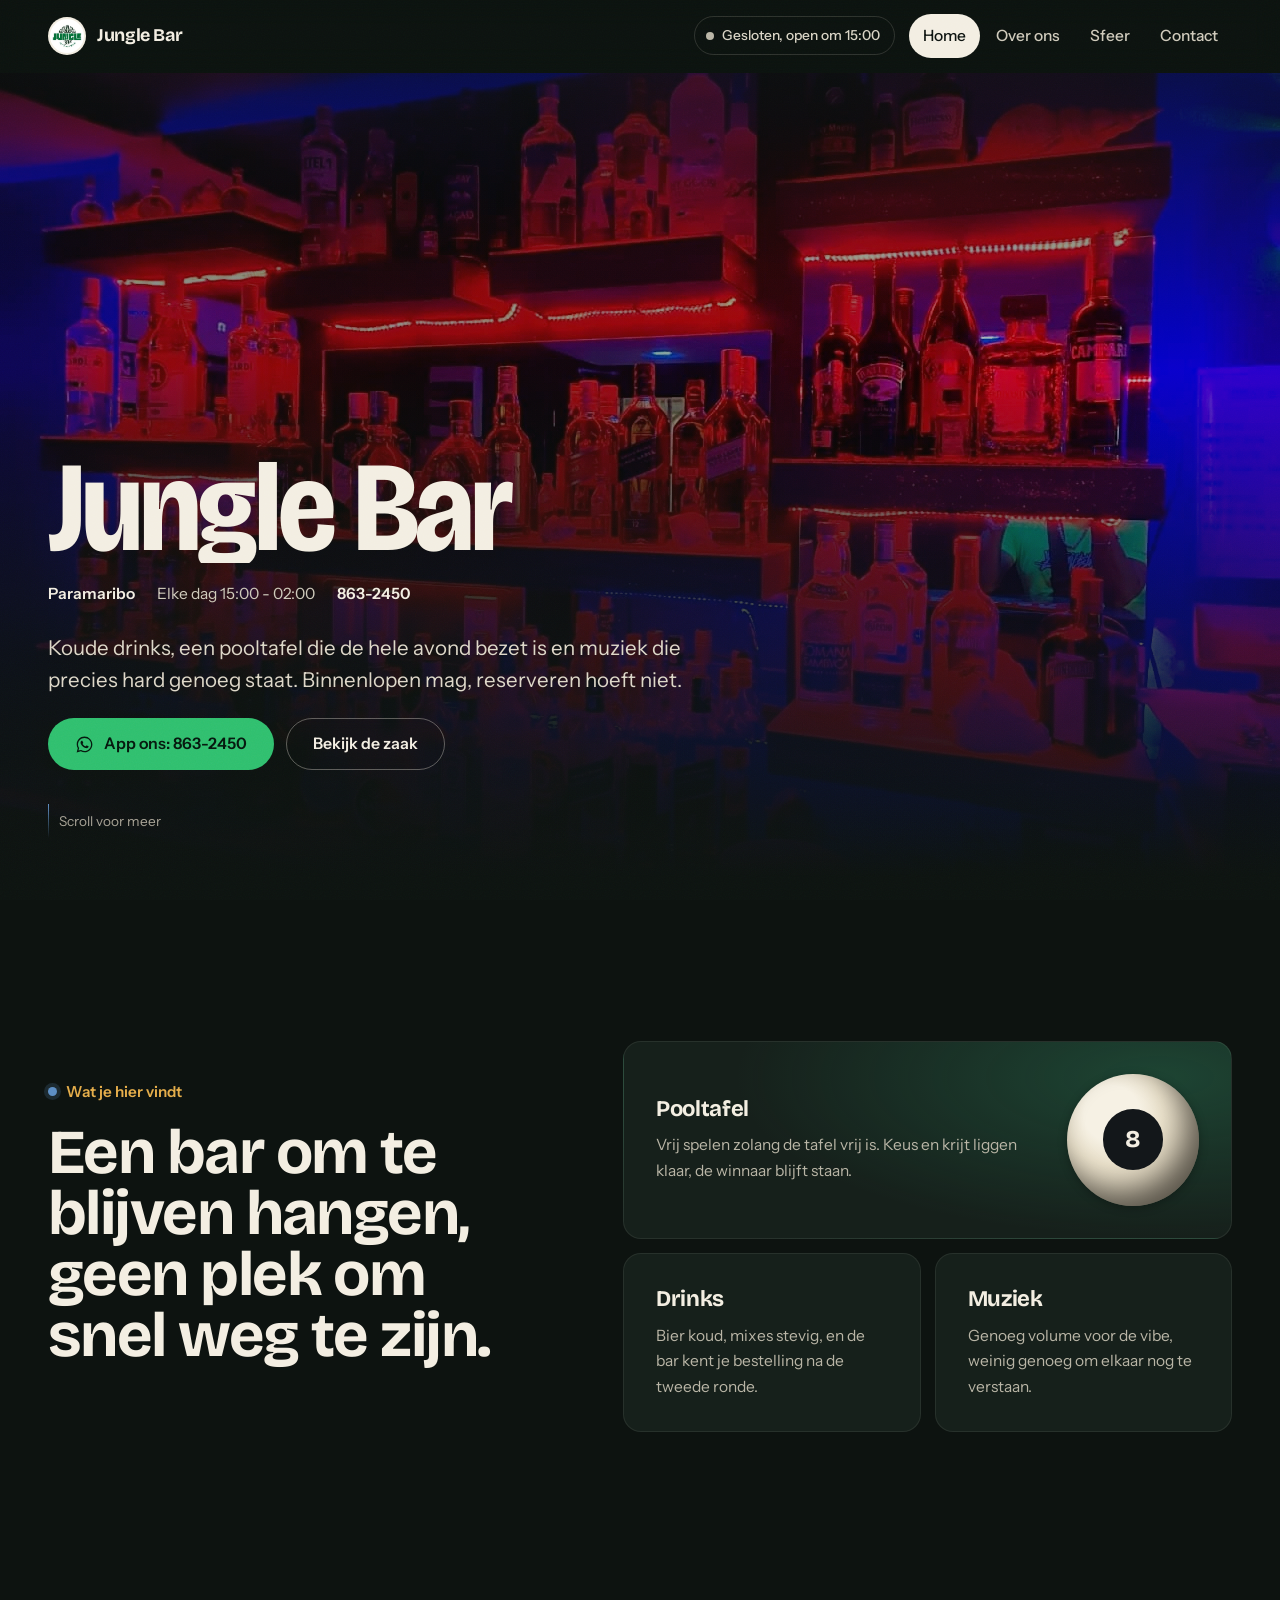
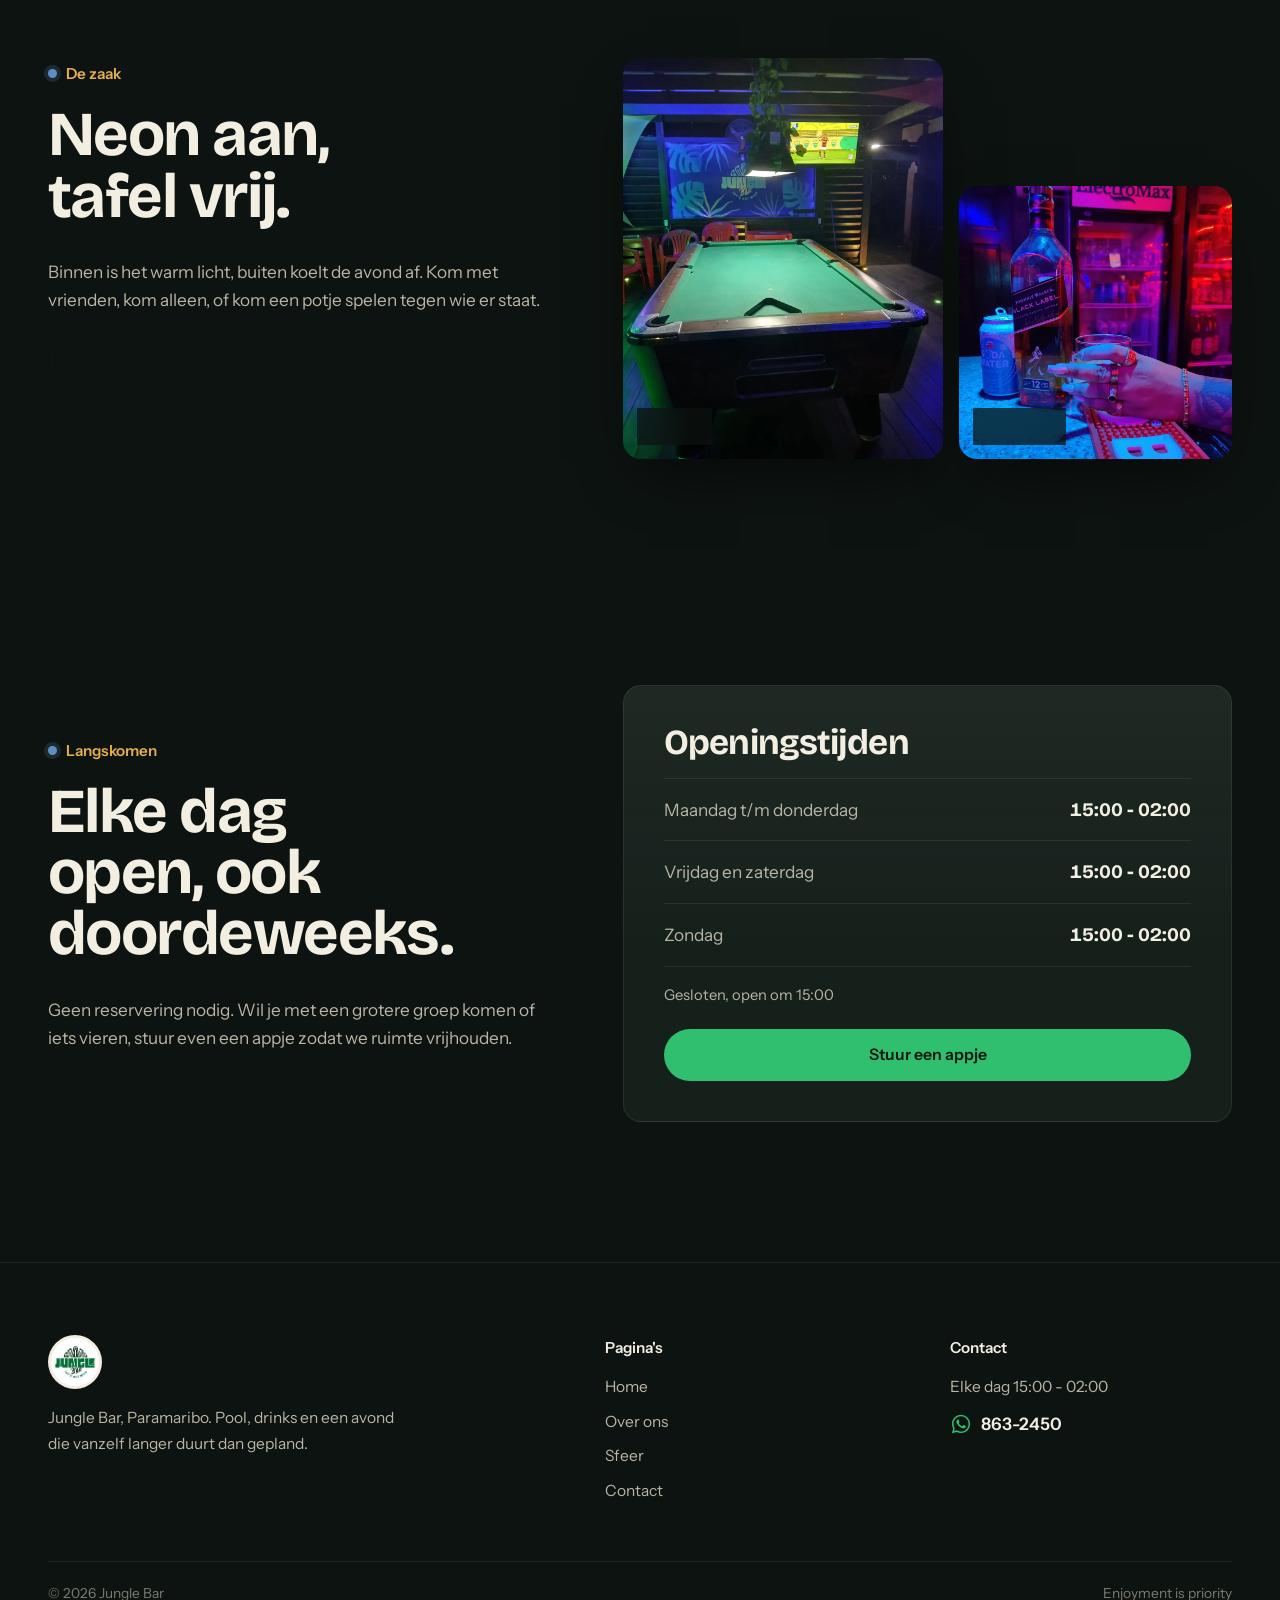
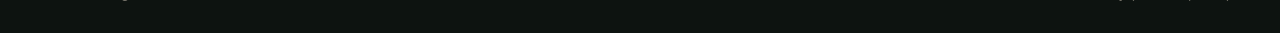
==== index.html @ a7815284 "Add files via upload" ====
<!doctype html>
<html lang="nl">
  <head>
    <meta charset="utf-8">
    <meta name="viewport" content="width=device-width, initial-scale=1">
    <title>Jungle Bar — pool, drinks en een relaxte avond in Paramaribo</title>
    <meta name="description" content="Jungle Bar in Paramaribo: pooltafel, koude drinks en goede muziek. Elke dag open van 15:00 tot 02:00. Bel of app 863-2450.">
    <meta name="theme-color" content="#0d1310">
    <meta property="og:title" content="Jungle Bar — pool, drinks en een relaxte avond">
    <meta property="og:description" content="Elke dag open van 15:00 tot 02:00. Pool, drinks en goede muziek.">
    <meta property="og:image" content="assets/pool-logo.webp">
    <meta property="og:type" content="website">
    <link rel="icon" href="assets/logo.png">
    <link rel="preconnect" href="https://fonts.googleapis.com">
    <link rel="preconnect" href="https://fonts.gstatic.com" crossorigin>
    <link rel="stylesheet" href="https://fonts.googleapis.com/css2?family=Bricolage+Grotesque:opsz,wdth,wght@12..96,75..100,400..800&family=Instrument+Sans:wght@400..600&display=swap">
    <link rel="stylesheet" href="assets/styles.css">
    <link rel="preload" as="image" href="assets/bar-shelves-2048.webp" imagesrcset="assets/bar-shelves.webp 1280w, assets/bar-shelves-2048.webp 2048w" imagesizes="100vw">
  </head>
  <body>
    <header class="site-header" data-header>
      <span class="scroll-line" data-scroll-line aria-hidden="true"></span>
      <a class="brand" href="index.html" aria-label="Jungle Bar, naar home">
        <img src="assets/logo.png" alt="" width="38" height="38">
        <span>Jungle Bar</span>
      </a>
      <div class="header-side">
        <p class="status" data-status><span class="dot" aria-hidden="true"></span><span data-status-label>Elke dag 15:00 - 02:00</span></p>
        <nav class="site-nav" id="site-nav" data-nav aria-label="Hoofdmenu">
          <a href="index.html" aria-current="page">Home</a>
          <a href="about.html">Over ons</a>
          <a href="experience.html">Sfeer</a>
          <a href="contact.html">Contact</a>
        </nav>
        <button class="nav-toggle" type="button" aria-expanded="false" aria-controls="site-nav" aria-label="Menu openen" data-nav-toggle>
          <span></span><span></span><span></span>
        </button>
      </div>
    </header>

    <main>
      <section class="hero">
        <div class="hero-bg" aria-hidden="true">
          <img src="assets/bar-shelves-2048.webp" srcset="assets/bar-shelves.webp 1280w, assets/bar-shelves-2048.webp 2048w" sizes="100vw" alt="" fetchpriority="high" width="2048" height="1536">
        </div>
        <div class="hero-inner">
          <h1>
            <span class="line"><span>Jungle Bar</span></span>
          </h1>
          <p class="hero-meta">
            <strong>Paramaribo</strong> <span>Elke dag 15:00 - 02:00</span> <strong>863-2450</strong>
          </p>
          <p class="lead">Koude drinks, een pooltafel die de hele avond bezet is en muziek die precies hard genoeg staat. Binnenlopen mag, reserveren hoeft niet.</p>
          <div class="actions">
            <a class="btn btn-green" href="https://wa.me/5978632450" target="_blank" rel="noopener">
              <svg viewBox="0 0 24 24" aria-hidden="true"><path d="M19.05 4.91A9.84 9.84 0 0 0 12.04 2C6.59 2 2.16 6.43 2.16 11.88c0 1.74.46 3.45 1.33 4.95L2.08 22l5.29-1.39a9.9 9.9 0 0 0 4.67 1.19h.01c5.45 0 9.88-4.43 9.88-9.88 0-2.64-1.03-5.12-2.88-7.01Zm-7 15.22h-.01a8.2 8.2 0 0 1-4.18-1.15l-.3-.18-3.14.82.84-3.06-.2-.31a8.17 8.17 0 0 1-1.25-4.37c0-4.54 3.69-8.23 8.24-8.23 2.2 0 4.27.86 5.82 2.42a8.18 8.18 0 0 1 2.41 5.82c0 4.54-3.69 8.24-8.23 8.24Zm4.51-6.16c-.25-.12-1.46-.72-1.69-.8-.23-.08-.39-.12-.56.12-.16.25-.64.8-.78.97-.14.16-.29.18-.54.06-.25-.12-1.04-.38-1.98-1.22-.73-.65-1.23-1.45-1.37-1.7-.14-.25-.02-.38.11-.5.11-.11.25-.29.37-.43.12-.14.16-.25.25-.41.08-.16.04-.31-.02-.43-.06-.12-.56-1.35-.77-1.85-.2-.49-.41-.42-.56-.43h-.48c-.16 0-.43.06-.66.31-.23.25-.87.85-.87 2.07 0 1.22.89 2.4 1.01 2.56.12.16 1.75 2.67 4.24 3.75.59.26 1.05.41 1.41.52.59.19 1.13.16 1.56.1.48-.07 1.46-.6 1.67-1.17.21-.58.21-1.07.14-1.17-.06-.1-.22-.16-.47-.29Z"/></svg>
              App ons: 863-2450
            </a>
            <a class="btn btn-ghost" href="experience.html">Bekijk de zaak</a>
          </div>
          <p class="scroll-cue"><i aria-hidden="true"></i> Scroll voor meer</p>
        </div>
      </section>

      <section class="band shell">
        <div class="split split-center">
          <div class="reveal">
            <p class="tag">Wat je hier vindt</p>
            <h2>Een bar om te blijven hangen, geen plek om snel weg te zijn.</h2>
          </div>
          <div class="bento">
            <article class="card card-wide reveal">
              <div>
                <h3>Pooltafel</h3>
                <p>Vrij spelen zolang de tafel vrij is. Keus en krijt liggen klaar, de winnaar blijft staan.</p>
              </div>
              <div class="card-art" aria-hidden="true"><b>8</b></div>
            </article>
            <article class="card reveal d1">
              <h3>Drinks</h3>
              <p>Bier koud, mixes stevig, en de bar kent je bestelling na de tweede ronde.</p>
            </article>
            <article class="card reveal d2">
              <h3>Muziek</h3>
              <p>Genoeg volume voor de vibe, weinig genoeg om elkaar nog te verstaan.</p>
            </article>
          </div>
        </div>
      </section>

      <section class="band-tight shell">
        <div class="split">
          <div class="reveal">
            <p class="tag">De zaak</p>
            <h2>Neon aan, tafel vrij.</h2>
            <p>Binnen is het warm licht, buiten koelt de avond af. Kom met vrienden, kom alleen, of kom een potje spelen tegen wie er staat.</p>
            <a class="btn btn-ghost" href="experience.html">Meer foto's</a>
          </div>
          <div class="photo-duo">
            <figure class="frame reveal">
              <img src="assets/pool-table-portrait.webp" alt="De pooltafel van Jungle Bar onder warme verlichting" loading="lazy" width="1050" height="1400">
              <figcaption>De tafel</figcaption>
            </figure>
            <figure class="frame reveal d1">
              <img src="assets/drink-hero.webp" alt="Een drankje op de bar bij Jungle Bar" loading="lazy" width="1050" height="1400">
              <figcaption>Aan de bar</figcaption>
            </figure>
          </div>
        </div>
      </section>

      <section class="band shell">
        <div class="split split-center">
          <div class="reveal">
            <p class="tag">Langskomen</p>
            <h2>Elke dag open, ook doordeweeks.</h2>
            <p>Geen reservering nodig. Wil je met een grotere groep komen of iets vieren, stuur even een appje zodat we ruimte vrijhouden.</p>
          </div>
          <div class="panel reveal d1">
            <h2>Openingstijden</h2>
            <div class="hours-row"><span>Maandag t/m donderdag</span><strong>15:00 - 02:00</strong></div>
            <div class="hours-row"><span>Vrijdag en zaterdag</span><strong>15:00 - 02:00</strong></div>
            <div class="hours-row"><span>Zondag</span><strong>15:00 - 02:00</strong></div>
            <p class="hours-note" data-status><span class="dot" hidden></span><span data-status-label>Elke dag 15:00 - 02:00</span></p>
            <a class="btn btn-green btn-wide" href="https://wa.me/5978632450" target="_blank" rel="noopener">Stuur een appje</a>
          </div>
        </div>
      </section>
    </main>

    <footer class="site-footer">
      <div class="shell">
        <div class="footer-grid">
          <div class="footer-brand">
            <img src="assets/logo.png" alt="Jungle Bar logo" width="54" height="54" loading="lazy">
            <p>Jungle Bar, Paramaribo. Pool, drinks en een avond die vanzelf langer duurt dan gepland.</p>
          </div>
          <div class="footer-col">
            <strong>Pagina's</strong>
            <nav aria-label="Footer menu">
              <a href="index.html">Home</a>
              <a href="about.html">Over ons</a>
              <a href="experience.html">Sfeer</a>
              <a href="contact.html">Contact</a>
            </nav>
          </div>
          <div class="footer-col">
            <strong>Contact</strong>
            <span>Elke dag 15:00 - 02:00</span>
            <a class="wa-link" href="https://wa.me/5978632450" target="_blank" rel="noopener">
              <svg viewBox="0 0 24 24" aria-hidden="true"><path d="M19.05 4.91A9.84 9.84 0 0 0 12.04 2C6.59 2 2.16 6.43 2.16 11.88c0 1.74.46 3.45 1.33 4.95L2.08 22l5.29-1.39a9.9 9.9 0 0 0 4.67 1.19h.01c5.45 0 9.88-4.43 9.88-9.88 0-2.64-1.03-5.12-2.88-7.01Zm-7 15.22h-.01a8.2 8.2 0 0 1-4.18-1.15l-.3-.18-3.14.82.84-3.06-.2-.31a8.17 8.17 0 0 1-1.25-4.37c0-4.54 3.69-8.23 8.24-8.23 2.2 0 4.27.86 5.82 2.42a8.18 8.18 0 0 1 2.41 5.82c0 4.54-3.69 8.24-8.23 8.24Zm4.51-6.16c-.25-.12-1.46-.72-1.69-.8-.23-.08-.39-.12-.56.12-.16.25-.64.8-.78.97-.14.16-.29.18-.54.06-.25-.12-1.04-.38-1.98-1.22-.73-.65-1.23-1.45-1.37-1.7-.14-.25-.02-.38.11-.5.11-.11.25-.29.37-.43.12-.14.16-.25.25-.41.08-.16.04-.31-.02-.43-.06-.12-.56-1.35-.77-1.85-.2-.49-.41-.42-.56-.43h-.48c-.16 0-.43.06-.66.31-.23.25-.87.85-.87 2.07 0 1.22.89 2.4 1.01 2.56.12.16 1.75 2.67 4.24 3.75.59.26 1.05.41 1.41.52.59.19 1.13.16 1.56.1.48-.07 1.46-.6 1.67-1.17.21-.58.21-1.07.14-1.17-.06-.1-.22-.16-.47-.29Z"/></svg>
              863-2450
            </a>
          </div>
        </div>
        <div class="footer-base">
          <span>&copy; <span data-year>2026</span> Jungle Bar</span>
          <span>Enjoyment is priority</span>
        </div>
      </div>
    </footer>

    <script src="assets/main.js" defer></script>
  </body>
</html>
---- assets/styles.css ----
/* Jungle Bar — design tokens
   Palette comes from the room itself: cloth green, chalk blue, bar amber,
   ivory ball white, and the near-black of a bar at 1am. */
:root {
  --night: #0d1310;
  --night-2: #101815;
  --surface: #16201b;
  --surface-2: #1c2721;
  --chalk: #5d8fc4;
  --amber: #e5ae4b;
  --bone: #f3eee2;
  --bone-dim: #b9b5a6;
  --brand: #2fbf6e;
  --line: rgba(243, 238, 226, 0.14);
  --line-soft: rgba(243, 238, 226, 0.08);
  --shadow-sm: 0 2px 10px rgba(0, 0, 0, 0.3);
  --shadow: 0 24px 60px -24px rgba(0, 0, 0, 0.75);
  --max: 1200px;
  --gutter: clamp(20px, 4vw, 48px);
  --radius: 18px;
  --radius-sm: 12px;
  --ease: cubic-bezier(0.22, 1, 0.36, 1);
}

*,
*::before,
*::after {
  box-sizing: border-box;
}

html {
  -webkit-text-size-adjust: 100%;
}

body {
  margin: 0;
  background: var(--night);
  color: var(--bone);
  font-family: "Instrument Sans", ui-sans-serif, system-ui, -apple-system, "Segoe UI", Arial, sans-serif;
  font-size: clamp(1rem, 0.96rem + 0.2vw, 1.075rem);
  line-height: 1.65;
  overflow-x: hidden;
}

body::after {
  /* one quiet film-grain layer so large dark areas don't band */
  content: "";
  position: fixed;
  inset: 0;
  z-index: 999;
  pointer-events: none;
  opacity: 0.35;
  mix-blend-mode: soft-light;
  background-image: url("data:image/svg+xml,%3Csvg xmlns='http://www.w3.org/2000/svg' width='160' height='160'%3E%3Cfilter id='n'%3E%3CfeTurbulence type='fractalNoise' baseFrequency='0.85' numOctaves='3'/%3E%3C/filter%3E%3Crect width='160' height='160' filter='url(%23n)' opacity='0.5'/%3E%3C/svg%3E");
}

img {
  display: block;
  max-width: 100%;
}

a {
  color: inherit;
  text-decoration: none;
}

:focus-visible {
  outline: 2px solid var(--amber);
  outline-offset: 3px;
  border-radius: 4px;
}

h1,
h2,
h3 {
  font-family: "Bricolage Grotesque", Georgia, serif;
  font-weight: 700;
  font-variation-settings: "wdth" 100, "opsz" 32;
  line-height: 0.98;
  letter-spacing: -0.025em;
  margin: 0 0 0.5em;
  text-wrap: balance;
}

h1 {
  font-size: clamp(3.2rem, 11vw, 8rem);
}

h2 {
  font-size: clamp(2.1rem, 5.2vw, 3.9rem);
}

h3 {
  font-size: clamp(1.15rem, 1.8vw, 1.4rem);
  line-height: 1.15;
  letter-spacing: -0.015em;
}

p {
  margin: 0 0 1.1em;
  color: var(--bone-dim);
  max-width: 62ch;
}

.lead {
  font-size: clamp(1.1rem, 1.6vw, 1.32rem);
  color: #ddd7c8;
  line-height: 1.55;
}

.tag {
  display: inline-flex;
  align-items: center;
  gap: 9px;
  margin: 0 0 18px;
  color: var(--amber);
  font-size: 0.95rem;
  font-weight: 600;
}

.tag::before {
  content: "";
  width: 9px;
  height: 9px;
  border-radius: 50%;
  background: var(--chalk);
  box-shadow: 0 0 0 4px rgba(93, 143, 196, 0.18);
}

.shell {
  width: min(100% - var(--gutter) * 2, var(--max));
  margin-inline: auto;
}

.band {
  padding-block: clamp(72px, 11vw, 140px);
}

.band-tight {
  padding-block: clamp(48px, 7vw, 86px);
}

/* ------------------------------------------------------------------ header */
.site-header {
  position: sticky;
  top: 0;
  z-index: 40;
  display: flex;
  align-items: center;
  justify-content: space-between;
  gap: 20px;
  padding: 14px var(--gutter);
  background: rgba(13, 19, 16, 0.55);
  backdrop-filter: blur(14px) saturate(130%);
  border-bottom: 1px solid transparent;
  transition: background 0.3s var(--ease), border-color 0.3s var(--ease);
}

.site-header.is-scrolled {
  background: rgba(13, 19, 16, 0.92);
  border-bottom-color: var(--line-soft);
}

.scroll-line {
  position: absolute;
  left: 0;
  bottom: -1px;
  height: 2px;
  width: var(--scrolled, 0%);
  background: linear-gradient(90deg, var(--chalk), var(--amber));
}

.brand {
  display: inline-flex;
  align-items: center;
  gap: 11px;
  font-family: "Bricolage Grotesque", Georgia, serif;
  font-size: 1.12rem;
  font-weight: 700;
  letter-spacing: -0.02em;
}

.brand img {
  width: 38px;
  height: 38px;
  border-radius: 50%;
  background: var(--bone);
  padding: 2px;
}

.site-nav {
  display: flex;
  align-items: center;
  gap: 2px;
}

.site-nav a {
  padding: 9px 14px;
  border-radius: 999px;
  font-size: 0.97rem;
  font-weight: 500;
  color: #cfcabb;
  transition: color 0.2s var(--ease), background 0.2s var(--ease);
}

.site-nav a:hover {
  color: var(--bone);
  background: rgba(243, 238, 226, 0.07);
}

.site-nav a[aria-current="page"] {
  color: var(--night);
  background: var(--bone);
}

.header-side {
  display: flex;
  align-items: center;
  gap: 14px;
}

/* live open/closed chip — reads the actual clock */
.status {
  margin: 0;
  display: inline-flex;
  align-items: center;
  gap: 8px;
  padding: 7px 14px 7px 11px;
  border: 1px solid var(--line);
  border-radius: 999px;
  font-size: 0.86rem;
  font-weight: 500;
  color: #d9d4c5;
  white-space: nowrap;
}

.status .dot {
  width: 8px;
  height: 8px;
  border-radius: 50%;
  background: var(--bone-dim);
  flex: none;
}

.status.is-open .dot {
  background: var(--brand);
  box-shadow: 0 0 0 0 rgba(47, 191, 110, 0.6);
  animation: pulse 2.6s infinite;
}

@keyframes pulse {
  70% { box-shadow: 0 0 0 9px rgba(47, 191, 110, 0); }
  100% { box-shadow: 0 0 0 0 rgba(47, 191, 110, 0); }
}

.nav-toggle {
  display: none;
  width: 44px;
  height: 44px;
  padding: 0;
  border: 1px solid var(--line);
  border-radius: 12px;
  background: rgba(243, 238, 226, 0.05);
  cursor: pointer;
}

.nav-toggle span {
  display: block;
  width: 17px;
  height: 1.5px;
  margin: 4px auto;
  background: var(--bone);
  transition: transform 0.28s var(--ease), opacity 0.2s linear;
}

.nav-toggle[aria-expanded="true"] span:nth-child(1) { transform: translateY(5.5px) rotate(45deg); }
.nav-toggle[aria-expanded="true"] span:nth-child(2) { opacity: 0; }
.nav-toggle[aria-expanded="true"] span:nth-child(3) { transform: translateY(-5.5px) rotate(-45deg); }

/* -------------------------------------------------------------------- hero */
.hero {
  position: relative;
  min-height: min(92svh, 860px);
  display: grid;
  align-items: end;
  padding: clamp(60px, 12vh, 130px) var(--gutter) clamp(38px, 6vh, 64px);
  overflow: hidden;
  isolation: isolate;
}

.hero-bg {
  position: absolute;
  inset: 0;
  z-index: -2;
}

.hero-bg img {
  width: 100%;
  height: 100%;
  object-fit: cover;
  filter: saturate(1.02) contrast(1.04) brightness(0.86);
  image-rendering: auto;
}

.hero::before {
  content: "";
  position: absolute;
  inset: 0;
  z-index: -1;
  background:
    radial-gradient(90% 70% at 18% 82%, rgba(13, 19, 16, 0.92), rgba(13, 19, 16, 0.35) 62%, transparent),
    linear-gradient(180deg, rgba(13, 19, 16, 0.72) 0%, rgba(13, 19, 16, 0.08) 36%, var(--night) 97%);
}

.hero-inner {
  width: min(100%, var(--max));
  margin-inline: auto;
}

.hero h1 {
  margin: 0 0 18px;
  font-variation-settings: "wdth" 88, "opsz" 96;
  line-height: 0.86;
}

.hero h1 .line {
  display: block;
  overflow: hidden;
}

.hero h1 .line > span {
  display: block;
  transform: translateY(110%);
  animation: rise 1.05s var(--ease) forwards;
}

.hero h1 .line:nth-child(2) > span {
  animation-delay: 0.1s;
}

@keyframes rise {
  to { transform: translateY(0); }
}

.hero .lead {
  max-width: 46ch;
}

.hero-meta {
  display: flex;
  flex-wrap: wrap;
  align-items: center;
  gap: 10px 22px;
  margin-bottom: 26px;
  color: #cfcabb;
  font-size: 0.97rem;
}

.hero-meta strong {
  color: var(--bone);
  font-weight: 600;
}

.actions {
  display: flex;
  flex-wrap: wrap;
  gap: 12px;
}

/* ----------------------------------------------------------------- buttons */
.btn {
  --btn-bg: var(--bone);
  --btn-ink: var(--night);
  display: inline-flex;
  align-items: center;
  justify-content: center;
  gap: 10px;
  min-height: 52px;
  padding: 0 26px;
  border: 1px solid transparent;
  border-radius: 999px;
  background: var(--btn-bg);
  color: var(--btn-ink);
  font: inherit;
  font-weight: 600;
  font-size: 0.99rem;
  cursor: pointer;
  transition: transform 0.25s var(--ease), box-shadow 0.25s var(--ease), background 0.25s var(--ease), color 0.25s var(--ease), border-color 0.25s var(--ease);
}

.btn:hover,
.btn:focus-visible {
  transform: translateY(-2px);
  box-shadow: 0 14px 28px -12px rgba(0, 0, 0, 0.8);
}

.btn:active {
  transform: translateY(0);
}

.btn-green {
  --btn-bg: var(--brand);
  --btn-ink: #06180e;
}

.btn-ghost {
  --btn-bg: transparent;
  --btn-ink: var(--bone);
  border-color: rgba(243, 238, 226, 0.34);
  backdrop-filter: blur(6px);
}

.btn-ghost:hover,
.btn-ghost:focus-visible {
  border-color: var(--bone);
  background: rgba(243, 238, 226, 0.1);
}

.btn svg {
  width: 19px;
  height: 19px;
  fill: currentColor;
  flex: none;
}

.btn-wide {
  width: 100%;
}

.scroll-cue {
  margin-bottom: 0;
  display: inline-flex;
  align-items: center;
  gap: 10px;
  margin-top: 34px;
  color: #a8a396;
  font-size: 0.85rem;
}

.scroll-cue i {
  display: block;
  width: 1px;
  height: 34px;
  background: linear-gradient(180deg, var(--chalk), transparent);
}

/* ------------------------------------------------------------------ layout */
.split {
  display: grid;
  grid-template-columns: minmax(0, 0.9fr) minmax(0, 1.1fr);
  gap: clamp(30px, 6vw, 80px);
  align-items: start;
}

.split-center {
  align-items: center;
}

.bento {
  display: grid;
  grid-template-columns: repeat(2, minmax(0, 1fr));
  gap: 14px;
}

.card {
  padding: clamp(22px, 3vw, 32px);
  border: 1px solid var(--line-soft);
  border-radius: var(--radius);
  background: var(--surface);
  transition: border-color 0.3s var(--ease), background 0.3s var(--ease);
}

.card:hover {
  border-color: var(--line);
  background: var(--surface-2);
}

.card p {
  margin-bottom: 0;
  font-size: 0.97rem;
}

.card-wide {
  grid-column: 1 / -1;
  display: grid;
  grid-template-columns: minmax(0, 1fr) auto;
  gap: 24px;
  align-items: center;
  background:
    radial-gradient(120% 140% at 88% 18%, rgba(43, 138, 97, 0.34), transparent 58%),
    var(--surface);
}

.card-art {
  width: clamp(88px, 14vw, 132px);
  aspect-ratio: 1;
  border-radius: 50%;
  background: radial-gradient(circle at 34% 30%, #f6f1e4 0 22%, #e8dfc9 40%, #8d8370 100%);
  box-shadow: inset -12px -14px 26px rgba(0, 0, 0, 0.45), var(--shadow-sm);
  display: grid;
  place-items: center;
}

.card-art b {
  display: grid;
  place-items: center;
  width: 46%;
  aspect-ratio: 1;
  border-radius: 50%;
  background: #13171a;
  color: var(--bone);
  font-family: "Bricolage Grotesque", Georgia, serif;
  font-size: clamp(1.1rem, 2.2vw, 1.5rem);
}

/* ------------------------------------------------------------------ photos */
.frame {
  position: relative;
  margin: 0;
  overflow: hidden;
  border-radius: var(--radius);
  background: var(--surface);
  box-shadow: var(--shadow);
}

.frame img {
  width: 100%;
  height: 100%;
  object-fit: cover;
  transition: transform 0.9s var(--ease);
}

.frame:hover img {
  transform: scale(1.04);
}

.frame figcaption {
  position: absolute;
  left: 14px;
  bottom: 14px;
  padding: 7px 13px;
  border-radius: 999px;
  background: rgba(13, 19, 16, 0.72);
  backdrop-filter: blur(10px);
  font-size: 0.85rem;
  font-weight: 500;
}

.photo-duo {
  display: grid;
  grid-template-columns: 1.08fr 0.92fr;
  gap: 16px;
  align-items: end;
}

.photo-duo .frame:first-child { aspect-ratio: 4 / 5; }
.photo-duo .frame:last-child { aspect-ratio: 1 / 1; }

/* -------------------------------------------------------------------- info */
.panel {
  padding: clamp(24px, 3.4vw, 40px);
  border: 1px solid var(--line-soft);
  border-radius: var(--radius);
  background: linear-gradient(180deg, rgba(243, 238, 226, 0.045), transparent 60%), var(--surface);
}

.panel h2 {
  font-size: clamp(1.6rem, 3vw, 2.2rem);
}

.hours-row {
  display: flex;
  justify-content: space-between;
  align-items: baseline;
  gap: 16px;
  padding: 15px 0;
  border-bottom: 1px solid var(--line-soft);
  color: var(--bone-dim);
}

.hours-row:first-of-type {
  border-top: 1px solid var(--line-soft);
}

.hours-row strong {
  color: var(--bone);
  font-family: "Bricolage Grotesque", Georgia, serif;
  font-size: 1.2rem;
  font-variant-numeric: tabular-nums;
}

.hours-note {
  margin: 16px 0 22px;
  font-size: 0.92rem;
}

/* ------------------------------------------------------------------ footer */
.site-footer {
  border-top: 1px solid var(--line-soft);
  padding-block: clamp(44px, 6vw, 72px) 28px;
}

.footer-grid {
  display: grid;
  grid-template-columns: minmax(0, 1.4fr) repeat(2, minmax(0, 0.8fr));
  gap: clamp(28px, 5vw, 64px);
}

.footer-grid strong {
  display: block;
  margin-bottom: 14px;
  font-size: 0.95rem;
  font-weight: 600;
}

.footer-grid nav {
  display: grid;
  gap: 9px;
  align-content: start;
}

.footer-grid nav a,
.footer-col span {
  color: var(--bone-dim);
  font-size: 0.97rem;
}

.footer-grid nav a {
  width: fit-content;
  transition: color 0.2s var(--ease);
}

.footer-grid nav a:hover {
  color: var(--bone);
}

.footer-col span {
  display: block;
}

.footer-brand img {
  width: 54px;
  height: 54px;
  border-radius: 50%;
  background: var(--bone);
  padding: 3px;
  margin-bottom: 16px;
}

.footer-brand p {
  font-size: 0.97rem;
  max-width: 36ch;
}

.wa-link {
  display: inline-flex;
  align-items: center;
  gap: 9px;
  margin-top: 10px;
  font-weight: 600;
  transition: color 0.2s var(--ease);
}

.wa-link svg {
  width: 22px;
  height: 22px;
  fill: var(--brand);
}

.wa-link:hover {
  color: var(--brand);
}

.footer-base {
  display: flex;
  flex-wrap: wrap;
  justify-content: space-between;
  gap: 12px;
  margin-top: clamp(34px, 5vw, 58px);
  padding-top: 20px;
  border-top: 1px solid var(--line-soft);
  color: #7d7a70;
  font-size: 0.86rem;
}

/* ------------------------------------------------------------- page header */
.page-head {
  padding-block: clamp(56px, 9vw, 104px) clamp(28px, 4vw, 48px);
}

.page-head h1 {
  font-size: clamp(2.6rem, 7vw, 5.4rem);
  font-variation-settings: "wdth" 90, "opsz" 72;
}

.page-head .lead {
  max-width: 54ch;
}

.stats {
  display: grid;
  grid-template-columns: repeat(auto-fit, minmax(150px, 1fr));
  gap: 14px;
}

.stat {
  padding: 22px 24px;
  border-radius: var(--radius-sm);
  border: 1px solid var(--line-soft);
  background: var(--surface);
}

.stat strong {
  display: block;
  font-family: "Bricolage Grotesque", Georgia, serif;
  font-size: clamp(1.9rem, 4vw, 2.7rem);
  line-height: 1;
  margin-bottom: 6px;
  font-variant-numeric: tabular-nums;
}

.stat span {
  color: var(--bone-dim);
  font-size: 0.92rem;
}

/* ----------------------------------------------------------------- gallery */
.gallery {
  display: grid;
  grid-template-columns: repeat(6, 1fr);
  gap: 16px;
}

.gallery .frame {
  cursor: zoom-in;
}

.gallery .g-lg {
  grid-column: span 4;
  aspect-ratio: 5 / 6;
}

.gallery .g-sm {
  grid-column: span 2;
  display: grid;
  gap: 16px;
}

.gallery .g-sm .frame {
  aspect-ratio: 4 / 3;
}

.lightbox {
  position: fixed;
  inset: 0;
  z-index: 200;
  display: grid;
  place-items: center;
  padding: 24px;
  background: rgba(8, 12, 10, 0.94);
  backdrop-filter: blur(8px);
  opacity: 0;
  visibility: hidden;
  transition: opacity 0.3s var(--ease), visibility 0.3s;
}

.lightbox.is-open {
  opacity: 1;
  visibility: visible;
}

.lightbox img {
  max-width: min(94vw, 900px);
  max-height: 86svh;
  border-radius: var(--radius);
  object-fit: contain;
}

.lightbox button {
  position: absolute;
  top: 20px;
  right: 20px;
  width: 46px;
  height: 46px;
  border: 1px solid var(--line);
  border-radius: 50%;
  background: rgba(243, 238, 226, 0.08);
  color: var(--bone);
  font-size: 1.3rem;
  cursor: pointer;
}

.list {
  display: grid;
  gap: 10px;
}

.list-row {
  display: flex;
  justify-content: space-between;
  align-items: baseline;
  gap: 18px;
  padding: 18px 22px;
  border: 1px solid var(--line-soft);
  border-radius: var(--radius-sm);
  background: var(--surface);
}

.list-row span {
  color: var(--bone-dim);
  font-size: 0.95rem;
}

/* ----------------------------------------------------------------- contact */
.contact-grid {
  display: grid;
  grid-template-columns: minmax(0, 1fr) minmax(0, 0.9fr);
  gap: clamp(26px, 4vw, 54px);
  align-items: start;
}

.field {
  display: grid;
  gap: 7px;
  margin-bottom: 16px;
  font-size: 0.93rem;
  font-weight: 500;
  color: var(--bone-dim);
}

.field input,
.field textarea,
.field select {
  width: 100%;
  padding: 14px 16px;
  border: 1px solid var(--line);
  border-radius: var(--radius-sm);
  background: rgba(243, 238, 226, 0.05);
  color: var(--bone);
  font: inherit;
  transition: border-color 0.2s var(--ease), background 0.2s var(--ease);
}

.field textarea {
  resize: vertical;
  min-height: 118px;
}

.field input:focus,
.field textarea:focus,
.field select:focus {
  outline: none;
  border-color: var(--chalk);
  background: rgba(243, 238, 226, 0.08);
}

.form-note {
  margin: 14px 0 0;
  font-size: 0.88rem;
  color: #8d8a7e;
}

.contact-cards {
  display: grid;
  gap: 12px;
}

.contact-card {
  padding: 22px 24px;
  border: 1px solid var(--line-soft);
  border-radius: var(--radius-sm);
  background: var(--surface);
}

.contact-card span {
  color: #8d8a7e;
  font-size: 0.88rem;
}

.contact-card strong {
  display: block;
  margin: 4px 0 6px;
  font-family: "Bricolage Grotesque", Georgia, serif;
  font-size: 1.45rem;
}

.contact-card p {
  margin-bottom: 0;
  font-size: 0.95rem;
}

.contact-card a {
  color: var(--chalk);
  font-weight: 600;
}

.contact-card a:hover {
  color: var(--amber);
}

/* ------------------------------------------------------------------ reveal */
.reveal {
  opacity: 0;
  transform: translateY(18px);
  transition: opacity 0.7s var(--ease), transform 0.7s var(--ease);
}

.reveal.is-visible {
  opacity: 1;
  transform: none;
}

.reveal.d1 { transition-delay: 0.08s; }
.reveal.d2 { transition-delay: 0.16s; }

/* -------------------------------------------------------------- responsive */
@media (max-width: 900px) {
  .split,
  .contact-grid,
  .footer-grid,
  .photo-duo {
    grid-template-columns: 1fr;
  }

  .gallery {
    grid-template-columns: 1fr;
  }

  .gallery .g-lg,
  .gallery .g-sm {
    grid-column: 1 / -1;
  }
}

@media (max-width: 760px) {
  .nav-toggle {
    display: block;
  }

  .header-side .status {
    display: none;
  }

  .site-nav {
    position: fixed;
    inset: 66px 12px auto;
    display: grid;
    gap: 4px;
    padding: 12px;
    border: 1px solid var(--line);
    border-radius: var(--radius);
    background: rgba(16, 24, 21, 0.98);
    backdrop-filter: blur(16px);
    box-shadow: var(--shadow);
    transform-origin: top right;
    transform: scale(0.96);
    opacity: 0;
    visibility: hidden;
    transition: opacity 0.22s var(--ease), transform 0.22s var(--ease), visibility 0.22s;
  }

  .site-nav.is-open {
    opacity: 1;
    visibility: visible;
    transform: none;
  }

  .site-nav a {
    padding: 13px 16px;
    border-radius: var(--radius-sm);
    font-size: 1.05rem;
  }

  .bento,
  .card-wide {
    grid-template-columns: 1fr;
  }

  .card-art {
    order: -1;
  }

  .actions .btn {
    flex: 1 1 100%;
  }
}

@media (prefers-reduced-motion: reduce) {
  *,
  *::before,
  *::after {
    animation-duration: 0.01ms !important;
    animation-iteration-count: 1 !important;
    transition-duration: 0.01ms !important;
    scroll-behavior: auto !important;
  }

  .hero h1 .line > span {
    transform: none;
  }

  .reveal {
    opacity: 1;
    transform: none;
  }
}
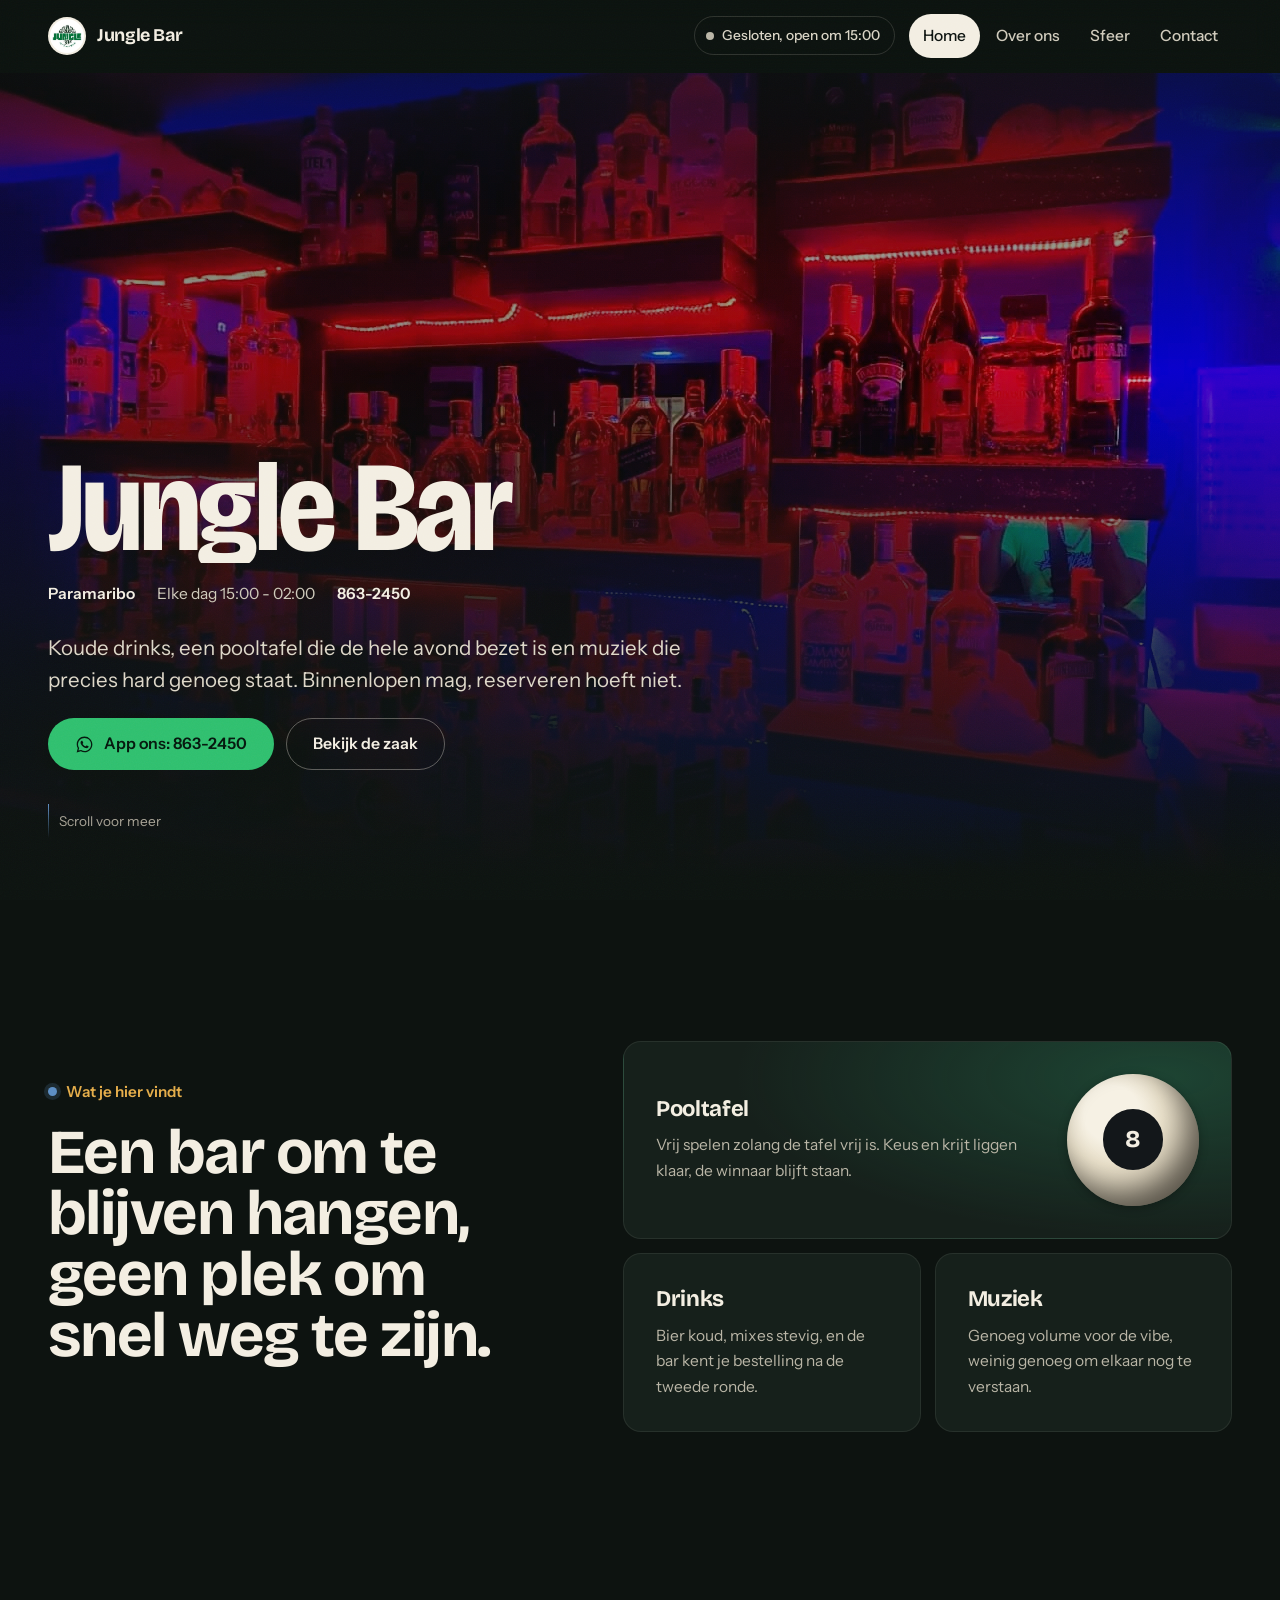
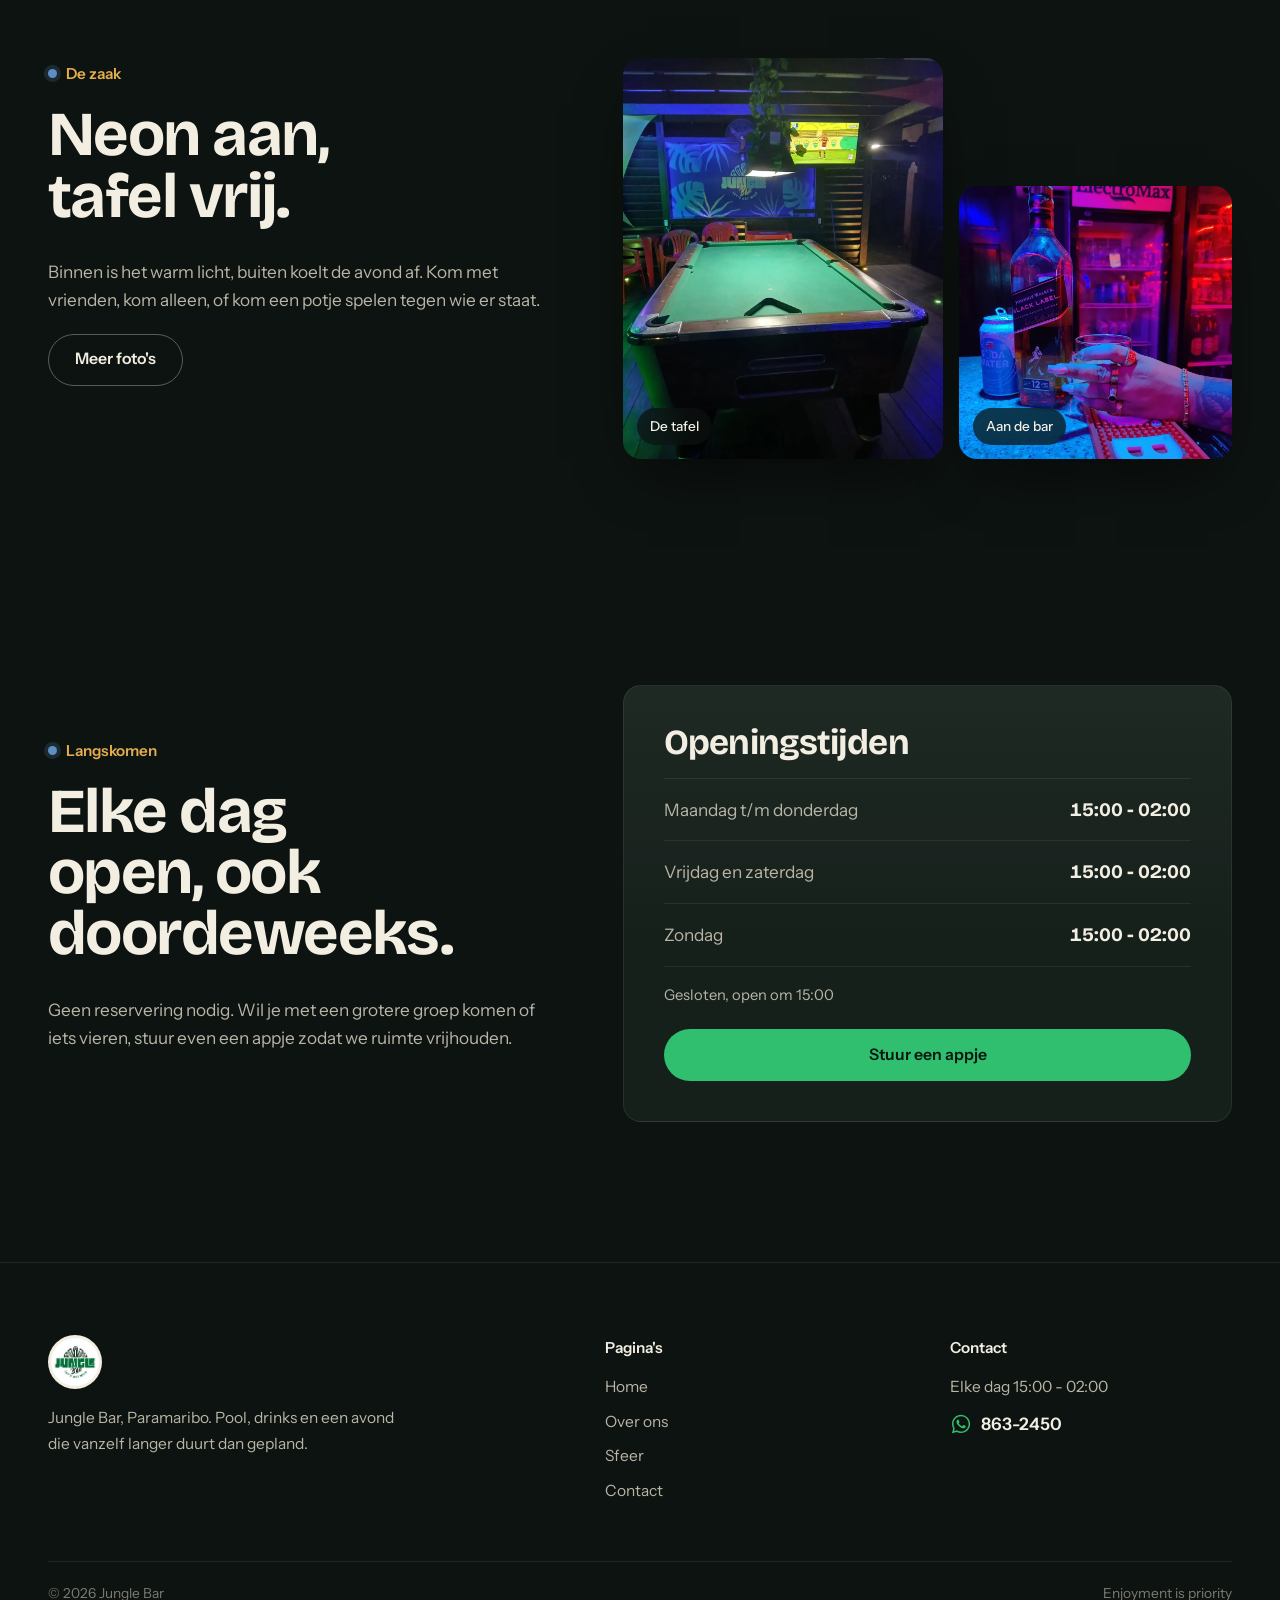
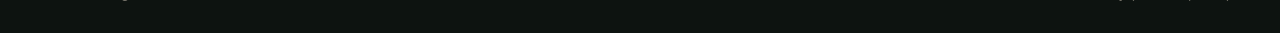
==== commit 936f8ece: "Add files via upload" ====
--- a/index.html
+++ b/index.html
@@ -20,17 +20,17 @@
   <body>
     <header class="site-header" data-header>
       <span class="scroll-line" data-scroll-line aria-hidden="true"></span>
-      <a class="brand" href="index.html" aria-label="Jungle Bar, naar home">
+      <a class="brand" href="./" aria-label="Jungle Bar, naar home">
         <img src="assets/logo.png" alt="" width="38" height="38">
         <span>Jungle Bar</span>
       </a>
       <div class="header-side">
         <p class="status" data-status><span class="dot" aria-hidden="true"></span><span data-status-label>Elke dag 15:00 - 02:00</span></p>
         <nav class="site-nav" id="site-nav" data-nav aria-label="Hoofdmenu">
-          <a href="index.html" aria-current="page">Home</a>
-          <a href="about.html">Over ons</a>
-          <a href="experience.html">Sfeer</a>
-          <a href="contact.html">Contact</a>
+          <a href="./" aria-current="page">Home</a>
+          <a href="about">Over ons</a>
+          <a href="experience">Sfeer</a>
+          <a href="contact">Contact</a>
         </nav>
         <button class="nav-toggle" type="button" aria-expanded="false" aria-controls="site-nav" aria-label="Menu openen" data-nav-toggle>
           <span></span><span></span><span></span>
@@ -56,7 +56,7 @@
               <svg viewBox="0 0 24 24" aria-hidden="true"><path d="M19.05 4.91A9.84 9.84 0 0 0 12.04 2C6.59 2 2.16 6.43 2.16 11.88c0 1.74.46 3.45 1.33 4.95L2.08 22l5.29-1.39a9.9 9.9 0 0 0 4.67 1.19h.01c5.45 0 9.88-4.43 9.88-9.88 0-2.64-1.03-5.12-2.88-7.01Zm-7 15.22h-.01a8.2 8.2 0 0 1-4.18-1.15l-.3-.18-3.14.82.84-3.06-.2-.31a8.17 8.17 0 0 1-1.25-4.37c0-4.54 3.69-8.23 8.24-8.23 2.2 0 4.27.86 5.82 2.42a8.18 8.18 0 0 1 2.41 5.82c0 4.54-3.69 8.24-8.23 8.24Zm4.51-6.16c-.25-.12-1.46-.72-1.69-.8-.23-.08-.39-.12-.56.12-.16.25-.64.8-.78.97-.14.16-.29.18-.54.06-.25-.12-1.04-.38-1.98-1.22-.73-.65-1.23-1.45-1.37-1.7-.14-.25-.02-.38.11-.5.11-.11.25-.29.37-.43.12-.14.16-.25.25-.41.08-.16.04-.31-.02-.43-.06-.12-.56-1.35-.77-1.85-.2-.49-.41-.42-.56-.43h-.48c-.16 0-.43.06-.66.31-.23.25-.87.85-.87 2.07 0 1.22.89 2.4 1.01 2.56.12.16 1.75 2.67 4.24 3.75.59.26 1.05.41 1.41.52.59.19 1.13.16 1.56.1.48-.07 1.46-.6 1.67-1.17.21-.58.21-1.07.14-1.17-.06-.1-.22-.16-.47-.29Z"/></svg>
               App ons: 863-2450
             </a>
-            <a class="btn btn-ghost" href="experience.html">Bekijk de zaak</a>
+            <a class="btn btn-ghost" href="experience">Bekijk de zaak</a>
           </div>
           <p class="scroll-cue"><i aria-hidden="true"></i> Scroll voor meer</p>
         </div>
@@ -94,7 +94,7 @@
             <p class="tag">De zaak</p>
             <h2>Neon aan, tafel vrij.</h2>
             <p>Binnen is het warm licht, buiten koelt de avond af. Kom met vrienden, kom alleen, of kom een potje spelen tegen wie er staat.</p>
-            <a class="btn btn-ghost" href="experience.html">Meer foto's</a>
+            <a class="btn btn-ghost" href="experience">Meer foto's</a>
           </div>
           <div class="photo-duo">
             <figure class="frame reveal">
@@ -138,10 +138,10 @@
           <div class="footer-col">
             <strong>Pagina's</strong>
             <nav aria-label="Footer menu">
-              <a href="index.html">Home</a>
-              <a href="about.html">Over ons</a>
-              <a href="experience.html">Sfeer</a>
-              <a href="contact.html">Contact</a>
+              <a href="./">Home</a>
+              <a href="about">Over ons</a>
+              <a href="experience">Sfeer</a>
+              <a href="contact">Contact</a>
             </nav>
           </div>
           <div class="footer-col">
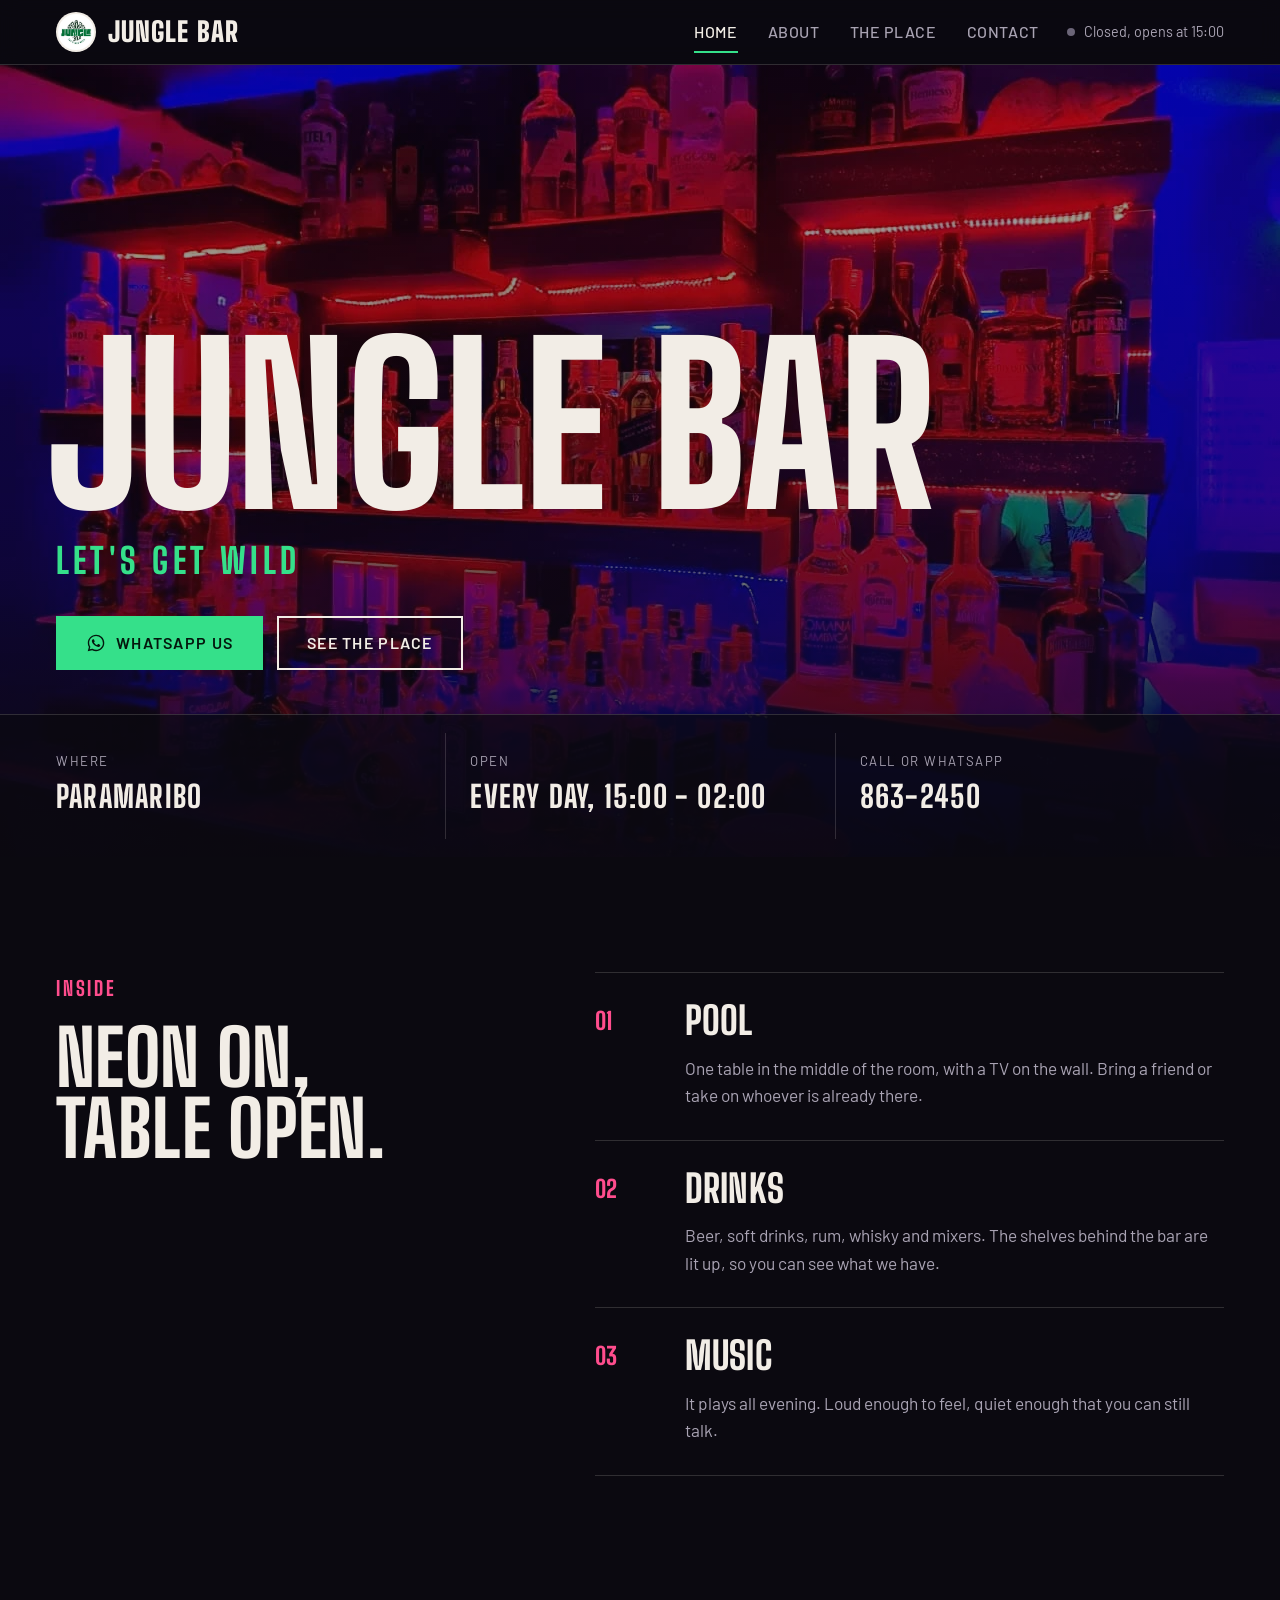
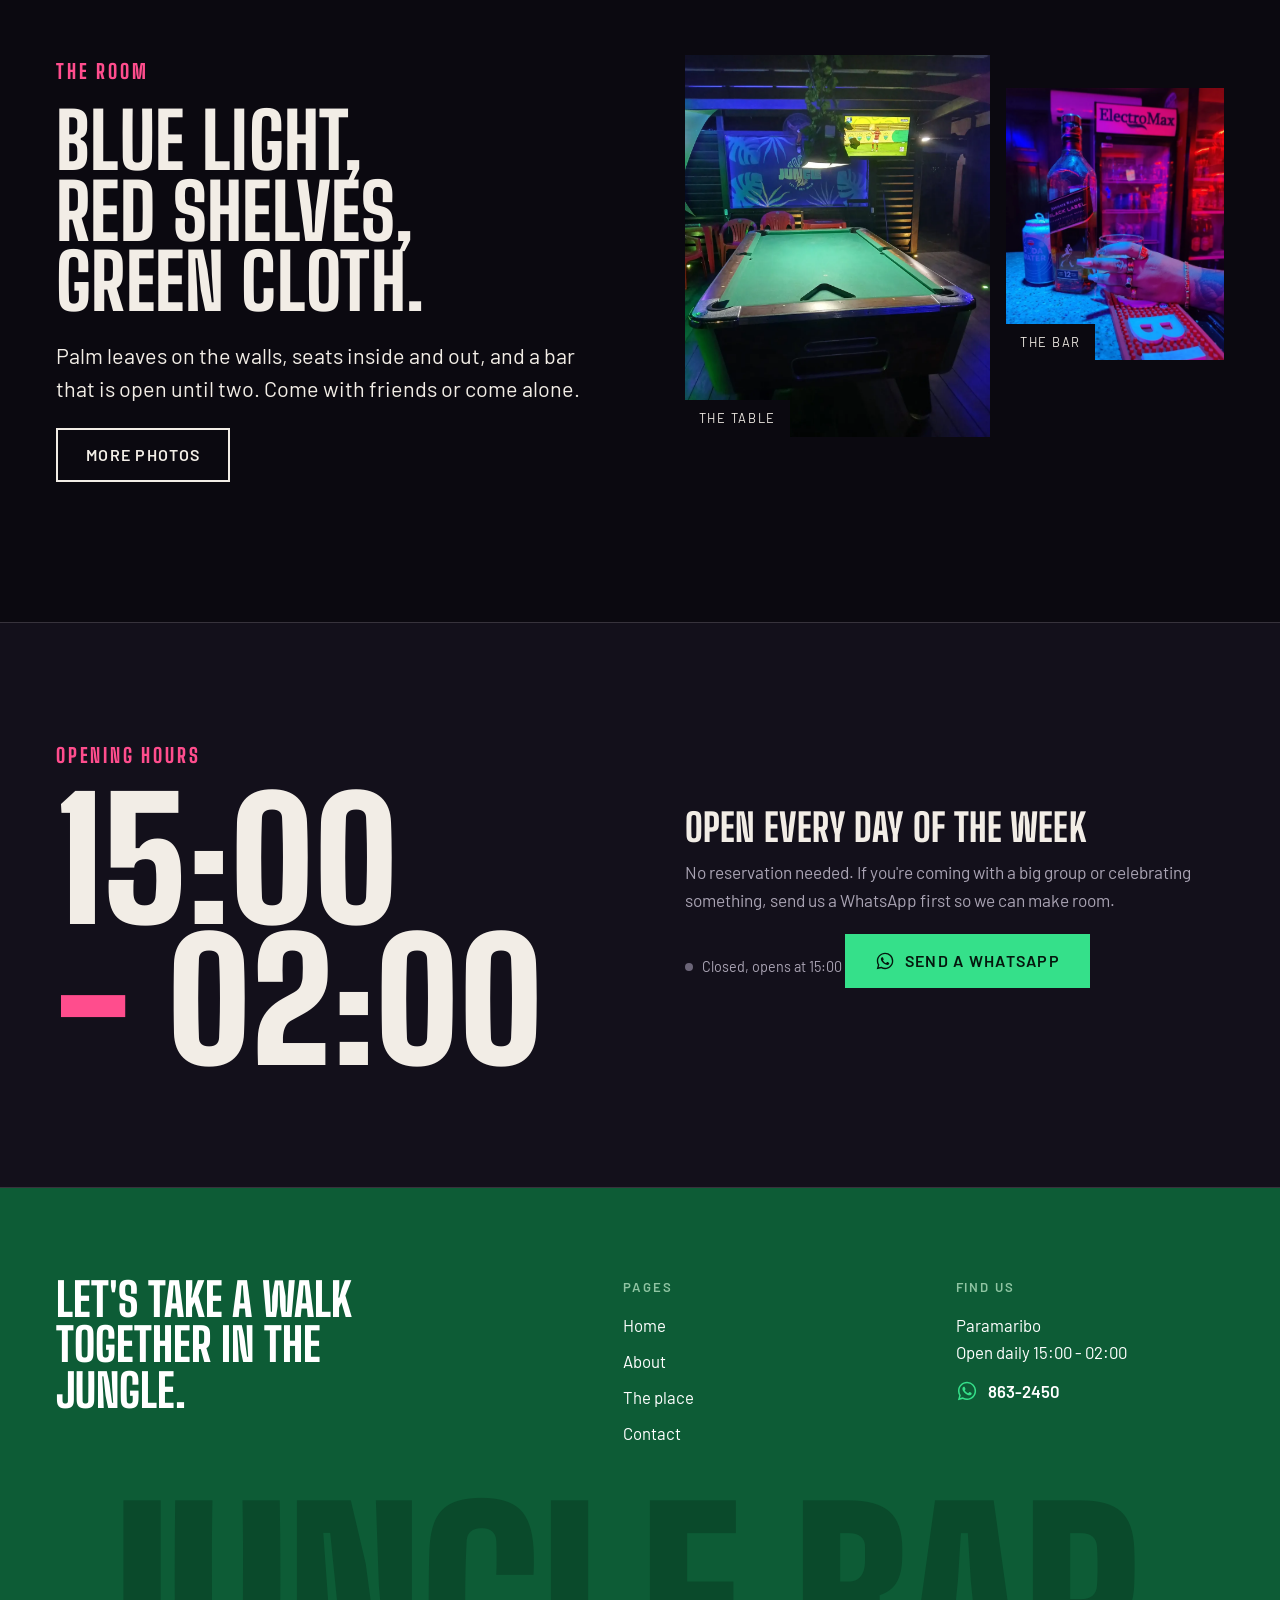
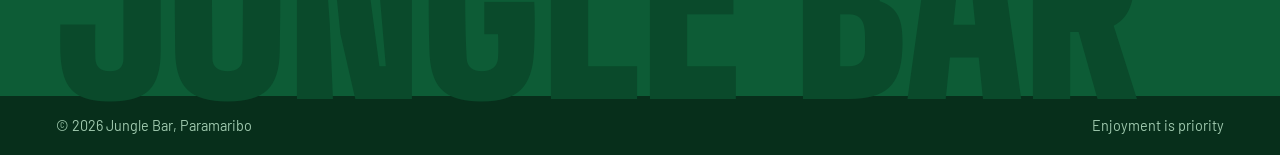
==== commit cfbd0948: "Add files via upload" ====
--- a/index.html
+++ b/index.html
@@ -1,38 +1,35 @@
 <!doctype html>
-<html lang="nl">
+<html lang="en">
   <head>
     <meta charset="utf-8">
     <meta name="viewport" content="width=device-width, initial-scale=1">
-    <title>Jungle Bar — pool, drinks en een relaxte avond in Paramaribo</title>
-    <meta name="description" content="Jungle Bar in Paramaribo: pooltafel, koude drinks en goede muziek. Elke dag open van 15:00 tot 02:00. Bel of app 863-2450.">
-    <meta name="theme-color" content="#0d1310">
-    <meta property="og:title" content="Jungle Bar — pool, drinks en een relaxte avond">
-    <meta property="og:description" content="Elke dag open van 15:00 tot 02:00. Pool, drinks en goede muziek.">
+    <title>Jungle Bar | Pool, drinks and music in Paramaribo</title>
+    <meta name="description" content="Jungle Bar in Paramaribo. A pool table, cold drinks and music. Open every day from 15:00 to 02:00. WhatsApp 863-2450.">
+    <meta name="theme-color" content="#0b0910">
+    <meta property="og:title" content="Jungle Bar | Pool, drinks and music in Paramaribo">
+    <meta property="og:description" content="Jungle Bar in Paramaribo. A pool table, cold drinks and music. Open every day from 15:00 to 02:00. WhatsApp 863-2450.">
+    <meta property="og:type" content="website">
     <meta property="og:image" content="assets/pool-logo.webp">
-    <meta property="og:type" content="website">
     <link rel="icon" href="assets/logo.png">
-    <link rel="preconnect" href="https://fonts.googleapis.com">
-    <link rel="preconnect" href="https://fonts.gstatic.com" crossorigin>
-    <link rel="stylesheet" href="https://fonts.googleapis.com/css2?family=Bricolage+Grotesque:opsz,wdth,wght@12..96,75..100,400..800&family=Instrument+Sans:wght@400..600&display=swap">
+    <link rel="preload" as="font" type="font/woff2" href="assets/fonts/big-shoulders-display-latin-900-normal.woff2" crossorigin>
     <link rel="stylesheet" href="assets/styles.css">
-    <link rel="preload" as="image" href="assets/bar-shelves-2048.webp" imagesrcset="assets/bar-shelves.webp 1280w, assets/bar-shelves-2048.webp 2048w" imagesizes="100vw">
   </head>
   <body>
     <header class="site-header" data-header>
       <span class="scroll-line" data-scroll-line aria-hidden="true"></span>
-      <a class="brand" href="./" aria-label="Jungle Bar, naar home">
-        <img src="assets/logo.png" alt="" width="38" height="38">
+      <a class="brand" href="./" aria-label="Jungle Bar, home">
+        <img src="assets/logo.png" alt="" width="40" height="40">
         <span>Jungle Bar</span>
       </a>
       <div class="header-side">
-        <p class="status" data-status><span class="dot" aria-hidden="true"></span><span data-status-label>Elke dag 15:00 - 02:00</span></p>
-        <nav class="site-nav" id="site-nav" data-nav aria-label="Hoofdmenu">
+        <nav class="site-nav" id="site-nav" data-nav aria-label="Main menu">
           <a href="./" aria-current="page">Home</a>
-          <a href="about">Over ons</a>
-          <a href="experience">Sfeer</a>
-          <a href="contact">Contact</a>
+          <a href="about/">About</a>
+          <a href="experience/">The place</a>
+          <a href="contact/">Contact</a>
         </nav>
-        <button class="nav-toggle" type="button" aria-expanded="false" aria-controls="site-nav" aria-label="Menu openen" data-nav-toggle>
+        <p class="status" data-status><span class="dot" aria-hidden="true"></span><span data-status-label>Open daily 15:00 - 02:00</span></p>
+        <button class="nav-toggle" type="button" aria-expanded="false" aria-controls="site-nav" aria-label="Open menu" data-nav-toggle>
           <span></span><span></span><span></span>
         </button>
       </div>
@@ -44,85 +41,80 @@
           <img src="assets/bar-shelves-2048.webp" srcset="assets/bar-shelves.webp 1280w, assets/bar-shelves-2048.webp 2048w" sizes="100vw" alt="" fetchpriority="high" width="2048" height="1536">
         </div>
         <div class="hero-inner">
-          <h1>
-            <span class="line"><span>Jungle Bar</span></span>
-          </h1>
-          <p class="hero-meta">
-            <strong>Paramaribo</strong> <span>Elke dag 15:00 - 02:00</span> <strong>863-2450</strong>
-          </p>
-          <p class="lead">Koude drinks, een pooltafel die de hele avond bezet is en muziek die precies hard genoeg staat. Binnenlopen mag, reserveren hoeft niet.</p>
-          <div class="actions">
-            <a class="btn btn-green" href="https://wa.me/5978632450" target="_blank" rel="noopener">
-              <svg viewBox="0 0 24 24" aria-hidden="true"><path d="M19.05 4.91A9.84 9.84 0 0 0 12.04 2C6.59 2 2.16 6.43 2.16 11.88c0 1.74.46 3.45 1.33 4.95L2.08 22l5.29-1.39a9.9 9.9 0 0 0 4.67 1.19h.01c5.45 0 9.88-4.43 9.88-9.88 0-2.64-1.03-5.12-2.88-7.01Zm-7 15.22h-.01a8.2 8.2 0 0 1-4.18-1.15l-.3-.18-3.14.82.84-3.06-.2-.31a8.17 8.17 0 0 1-1.25-4.37c0-4.54 3.69-8.23 8.24-8.23 2.2 0 4.27.86 5.82 2.42a8.18 8.18 0 0 1 2.41 5.82c0 4.54-3.69 8.24-8.23 8.24Zm4.51-6.16c-.25-.12-1.46-.72-1.69-.8-.23-.08-.39-.12-.56.12-.16.25-.64.8-.78.97-.14.16-.29.18-.54.06-.25-.12-1.04-.38-1.98-1.22-.73-.65-1.23-1.45-1.37-1.7-.14-.25-.02-.38.11-.5.11-.11.25-.29.37-.43.12-.14.16-.25.25-.41.08-.16.04-.31-.02-.43-.06-.12-.56-1.35-.77-1.85-.2-.49-.41-.42-.56-.43h-.48c-.16 0-.43.06-.66.31-.23.25-.87.85-.87 2.07 0 1.22.89 2.4 1.01 2.56.12.16 1.75 2.67 4.24 3.75.59.26 1.05.41 1.41.52.59.19 1.13.16 1.56.1.48-.07 1.46-.6 1.67-1.17.21-.58.21-1.07.14-1.17-.06-.1-.22-.16-.47-.29Z"/></svg>
-              App ons: 863-2450
-            </a>
-            <a class="btn btn-ghost" href="experience">Bekijk de zaak</a>
+          <h1>Jungle Bar</h1>
+          <p class="hero-tag">Let's get wild</p>
+          <div class="hero-actions">
+            <a class="btn btn-green" href="https://wa.me/5978632450" target="_blank" rel="noopener"><svg viewBox="0 0 24 24" aria-hidden="true"><path d="M19.05 4.91A9.84 9.84 0 0 0 12.04 2C6.59 2 2.16 6.43 2.16 11.88c0 1.74.46 3.45 1.33 4.95L2.08 22l5.29-1.39a9.9 9.9 0 0 0 4.67 1.19h.01c5.45 0 9.88-4.43 9.88-9.88 0-2.64-1.03-5.12-2.88-7.01Zm-7 15.22h-.01a8.2 8.2 0 0 1-4.18-1.15l-.3-.18-3.14.82.84-3.06-.2-.31a8.17 8.17 0 0 1-1.25-4.37c0-4.54 3.69-8.23 8.24-8.23 2.2 0 4.27.86 5.82 2.42a8.18 8.18 0 0 1 2.41 5.82c0 4.54-3.69 8.24-8.23 8.24Zm4.51-6.16c-.25-.12-1.46-.72-1.69-.8-.23-.08-.39-.12-.56.12-.16.25-.64.8-.78.97-.14.16-.29.18-.54.06-.25-.12-1.04-.38-1.98-1.22-.73-.65-1.23-1.45-1.37-1.7-.14-.25-.02-.38.11-.5.11-.11.25-.29.37-.43.12-.14.16-.25.25-.41.08-.16.04-.31-.02-.43-.06-.12-.56-1.35-.77-1.85-.2-.49-.41-.42-.56-.43h-.48c-.16 0-.43.06-.66.31-.23.25-.87.85-.87 2.07 0 1.22.89 2.4 1.01 2.56.12.16 1.75 2.67 4.24 3.75.59.26 1.05.41 1.41.52.59.19 1.13.16 1.56.1.48-.07 1.46-.6 1.67-1.17.21-.58.21-1.07.14-1.17-.06-.1-.22-.16-.47-.29Z"/></svg> WhatsApp us</a>
+            <a class="btn" href="experience/">See the place</a>
           </div>
-          <p class="scroll-cue"><i aria-hidden="true"></i> Scroll voor meer</p>
+        </div>
+        <div class="hero-strip">
+          <div class="shell">
+            <div><span>Where</span><strong>Paramaribo</strong></div>
+            <div><span>Open</span><strong>Every day, 15:00 - 02:00</strong></div>
+            <div><span>Call or WhatsApp</span><strong>863-2450</strong></div>
+          </div>
         </div>
       </section>
 
-      <section class="band shell">
-        <div class="split split-center">
-          <div class="reveal">
-            <p class="tag">Wat je hier vindt</p>
-            <h2>Een bar om te blijven hangen, geen plek om snel weg te zijn.</h2>
+      <section class="section shell">
+        <div class="split">
+          <div class="sticky-col reveal">
+            <p class="kicker">Inside</p>
+            <h2>Neon on, table open.</h2>
           </div>
-          <div class="bento">
-            <article class="card card-wide reveal">
-              <div>
-                <h3>Pooltafel</h3>
-                <p>Vrij spelen zolang de tafel vrij is. Keus en krijt liggen klaar, de winnaar blijft staan.</p>
-              </div>
-              <div class="card-art" aria-hidden="true"><b>8</b></div>
+          <div class="rows">
+            <article class="row reveal">
+              <span class="num">01</span>
+              <h3>Pool</h3>
+              <p>One table in the middle of the room, with a TV on the wall. Bring a friend or take on whoever is already there.</p>
             </article>
-            <article class="card reveal d1">
+            <article class="row reveal">
+              <span class="num">02</span>
               <h3>Drinks</h3>
-              <p>Bier koud, mixes stevig, en de bar kent je bestelling na de tweede ronde.</p>
+              <p>Beer, soft drinks, rum, whisky and mixers. The shelves behind the bar are lit up, so you can see what we have.</p>
             </article>
-            <article class="card reveal d2">
-              <h3>Muziek</h3>
-              <p>Genoeg volume voor de vibe, weinig genoeg om elkaar nog te verstaan.</p>
+            <article class="row reveal">
+              <span class="num">03</span>
+              <h3>Music</h3>
+              <p>It plays all evening. Loud enough to feel, quiet enough that you can still talk.</p>
             </article>
           </div>
         </div>
       </section>
 
-      <section class="band-tight shell">
-        <div class="split">
+      <section class="section-tight shell">
+        <div class="split split-even">
           <div class="reveal">
-            <p class="tag">De zaak</p>
-            <h2>Neon aan, tafel vrij.</h2>
-            <p>Binnen is het warm licht, buiten koelt de avond af. Kom met vrienden, kom alleen, of kom een potje spelen tegen wie er staat.</p>
-            <a class="btn btn-ghost" href="experience">Meer foto's</a>
+            <p class="kicker">The room</p>
+            <h2>Blue light, red shelves, green cloth.</h2>
+            <p class="lead">Palm leaves on the walls, seats inside and out, and a bar that is open until two. Come with friends or come alone.</p>
+            <a class="btn" href="experience/">More photos</a>
           </div>
-          <div class="photo-duo">
-            <figure class="frame reveal">
-              <img src="assets/pool-table-portrait.webp" alt="De pooltafel van Jungle Bar onder warme verlichting" loading="lazy" width="1050" height="1400">
-              <figcaption>De tafel</figcaption>
+          <div class="photo-pair">
+            <figure class="photo reveal">
+              <img src="assets/pool-table-portrait.webp" alt="The pool table at Jungle Bar under blue and green light" loading="lazy" width="1050" height="1400">
+              <figcaption>The table</figcaption>
             </figure>
-            <figure class="frame reveal d1">
-              <img src="assets/drink-hero.webp" alt="Een drankje op de bar bij Jungle Bar" loading="lazy" width="1050" height="1400">
-              <figcaption>Aan de bar</figcaption>
+            <figure class="photo reveal">
+              <img src="assets/drink-hero.webp" alt="A drink on the bar at Jungle Bar" loading="lazy" width="1050" height="1400">
+              <figcaption>The bar</figcaption>
             </figure>
           </div>
         </div>
       </section>
 
-      <section class="band shell">
-        <div class="split split-center">
+      <section class="section hours" style="margin-top: clamp(40px, 6vw, 80px);">
+        <div class="shell split split-even" style="align-items:center;">
           <div class="reveal">
-            <p class="tag">Langskomen</p>
-            <h2>Elke dag open, ook doordeweeks.</h2>
-            <p>Geen reservering nodig. Wil je met een grotere groep komen of iets vieren, stuur even een appje zodat we ruimte vrijhouden.</p>
+            <p class="kicker">Opening hours</p>
+            <div class="hours-big">15:00<br><em>-</em> 02:00</div>
           </div>
-          <div class="panel reveal d1">
-            <h2>Openingstijden</h2>
-            <div class="hours-row"><span>Maandag t/m donderdag</span><strong>15:00 - 02:00</strong></div>
-            <div class="hours-row"><span>Vrijdag en zaterdag</span><strong>15:00 - 02:00</strong></div>
-            <div class="hours-row"><span>Zondag</span><strong>15:00 - 02:00</strong></div>
-            <p class="hours-note" data-status><span class="dot" hidden></span><span data-status-label>Elke dag 15:00 - 02:00</span></p>
-            <a class="btn btn-green btn-wide" href="https://wa.me/5978632450" target="_blank" rel="noopener">Stuur een appje</a>
+          <div class="reveal">
+            <h3 style="margin-bottom: 14px;">Open every day of the week</h3>
+            <p>No reservation needed. If you're coming with a big group or celebrating something, send us a WhatsApp first so we can make room.</p>
+            <p class="status" data-status><span class="dot" aria-hidden="true"></span><span data-status-label>Open daily 15:00 - 02:00</span></p>
+            <a class="btn btn-green" href="https://wa.me/5978632450" target="_blank" rel="noopener"><svg viewBox="0 0 24 24" aria-hidden="true"><path d="M19.05 4.91A9.84 9.84 0 0 0 12.04 2C6.59 2 2.16 6.43 2.16 11.88c0 1.74.46 3.45 1.33 4.95L2.08 22l5.29-1.39a9.9 9.9 0 0 0 4.67 1.19h.01c5.45 0 9.88-4.43 9.88-9.88 0-2.64-1.03-5.12-2.88-7.01Zm-7 15.22h-.01a8.2 8.2 0 0 1-4.18-1.15l-.3-.18-3.14.82.84-3.06-.2-.31a8.17 8.17 0 0 1-1.25-4.37c0-4.54 3.69-8.23 8.24-8.23 2.2 0 4.27.86 5.82 2.42a8.18 8.18 0 0 1 2.41 5.82c0 4.54-3.69 8.24-8.23 8.24Zm4.51-6.16c-.25-.12-1.46-.72-1.69-.8-.23-.08-.39-.12-.56.12-.16.25-.64.8-.78.97-.14.16-.29.18-.54.06-.25-.12-1.04-.38-1.98-1.22-.73-.65-1.23-1.45-1.37-1.7-.14-.25-.02-.38.11-.5.11-.11.25-.29.37-.43.12-.14.16-.25.25-.41.08-.16.04-.31-.02-.43-.06-.12-.56-1.35-.77-1.85-.2-.49-.41-.42-.56-.43h-.48c-.16 0-.43.06-.66.31-.23.25-.87.85-.87 2.07 0 1.22.89 2.4 1.01 2.56.12.16 1.75 2.67 4.24 3.75.59.26 1.05.41 1.41.52.59.19 1.13.16 1.56.1.48-.07 1.46-.6 1.67-1.17.21-.58.21-1.07.14-1.17-.06-.1-.22-.16-.47-.29Z"/></svg> Send a WhatsApp</a>
           </div>
         </div>
       </section>
@@ -130,31 +122,32 @@
 
     <footer class="site-footer">
       <div class="shell">
-        <div class="footer-grid">
-          <div class="footer-brand">
-            <img src="assets/logo.png" alt="Jungle Bar logo" width="54" height="54" loading="lazy">
-            <p>Jungle Bar, Paramaribo. Pool, drinks en een avond die vanzelf langer duurt dan gepland.</p>
-          </div>
+        <div class="footer-top">
+          <p class="footer-quote">Let's take a walk together in the jungle.</p>
           <div class="footer-col">
-            <strong>Pagina's</strong>
+            <h4>Pages</h4>
             <nav aria-label="Footer menu">
               <a href="./">Home</a>
-              <a href="about">Over ons</a>
-              <a href="experience">Sfeer</a>
-              <a href="contact">Contact</a>
+              <a href="about/">About</a>
+              <a href="experience/">The place</a>
+              <a href="contact/">Contact</a>
             </nav>
           </div>
           <div class="footer-col">
-            <strong>Contact</strong>
-            <span>Elke dag 15:00 - 02:00</span>
+            <h4>Find us</h4>
+            <span>Paramaribo</span>
+            <span>Open daily 15:00 - 02:00</span>
             <a class="wa-link" href="https://wa.me/5978632450" target="_blank" rel="noopener">
               <svg viewBox="0 0 24 24" aria-hidden="true"><path d="M19.05 4.91A9.84 9.84 0 0 0 12.04 2C6.59 2 2.16 6.43 2.16 11.88c0 1.74.46 3.45 1.33 4.95L2.08 22l5.29-1.39a9.9 9.9 0 0 0 4.67 1.19h.01c5.45 0 9.88-4.43 9.88-9.88 0-2.64-1.03-5.12-2.88-7.01Zm-7 15.22h-.01a8.2 8.2 0 0 1-4.18-1.15l-.3-.18-3.14.82.84-3.06-.2-.31a8.17 8.17 0 0 1-1.25-4.37c0-4.54 3.69-8.23 8.24-8.23 2.2 0 4.27.86 5.82 2.42a8.18 8.18 0 0 1 2.41 5.82c0 4.54-3.69 8.24-8.23 8.24Zm4.51-6.16c-.25-.12-1.46-.72-1.69-.8-.23-.08-.39-.12-.56.12-.16.25-.64.8-.78.97-.14.16-.29.18-.54.06-.25-.12-1.04-.38-1.98-1.22-.73-.65-1.23-1.45-1.37-1.7-.14-.25-.02-.38.11-.5.11-.11.25-.29.37-.43.12-.14.16-.25.25-.41.08-.16.04-.31-.02-.43-.06-.12-.56-1.35-.77-1.85-.2-.49-.41-.42-.56-.43h-.48c-.16 0-.43.06-.66.31-.23.25-.87.85-.87 2.07 0 1.22.89 2.4 1.01 2.56.12.16 1.75 2.67 4.24 3.75.59.26 1.05.41 1.41.52.59.19 1.13.16 1.56.1.48-.07 1.46-.6 1.67-1.17.21-.58.21-1.07.14-1.17-.06-.1-.22-.16-.47-.29Z"/></svg>
               863-2450
             </a>
           </div>
         </div>
-        <div class="footer-base">
-          <span>&copy; <span data-year>2026</span> Jungle Bar</span>
+        <p class="footer-word" aria-hidden="true">Jungle Bar</p>
+      </div>
+      <div class="footer-base-wrap">
+        <div class="shell footer-base">
+          <span>&copy; <span data-year>2026</span> Jungle Bar, Paramaribo</span>
           <span>Enjoyment is priority</span>
         </div>
       </div>
--- a/assets/styles.css
+++ b/assets/styles.css
@@ -1,144 +1,82 @@
-/* Jungle Bar — design tokens
-   Palette comes from the room itself: cloth green, chalk blue, bar amber,
-   ivory ball white, and the near-black of a bar at 1am. */
+/* Jungle Bar
+   Colours are taken from the room: blue and magenta neon on a near-black
+   wall, green pool cloth, and the green of the logo. */
+
+@font-face { font-family: "Big Shoulders Display"; font-weight: 800; font-display: swap; src: url("fonts/big-shoulders-display-latin-800-normal.woff2") format("woff2"); }
+@font-face { font-family: "Big Shoulders Display"; font-weight: 900; font-display: swap; src: url("fonts/big-shoulders-display-latin-900-normal.woff2") format("woff2"); }
+@font-face { font-family: "Barlow"; font-weight: 400; font-display: swap; src: url("fonts/barlow-latin-400-normal.woff2") format("woff2"); }
+@font-face { font-family: "Barlow"; font-weight: 500; font-display: swap; src: url("fonts/barlow-latin-500-normal.woff2") format("woff2"); }
+@font-face { font-family: "Barlow"; font-weight: 600; font-display: swap; src: url("fonts/barlow-latin-600-normal.woff2") format("woff2"); }
+
 :root {
-  --night: #0d1310;
-  --night-2: #101815;
-  --surface: #16201b;
-  --surface-2: #1c2721;
-  --chalk: #5d8fc4;
-  --amber: #e5ae4b;
-  --bone: #f3eee2;
-  --bone-dim: #b9b5a6;
-  --brand: #2fbf6e;
-  --line: rgba(243, 238, 226, 0.14);
-  --line-soft: rgba(243, 238, 226, 0.08);
-  --shadow-sm: 0 2px 10px rgba(0, 0, 0, 0.3);
-  --shadow: 0 24px 60px -24px rgba(0, 0, 0, 0.75);
-  --max: 1200px;
-  --gutter: clamp(20px, 4vw, 48px);
-  --radius: 18px;
-  --radius-sm: 12px;
-  --ease: cubic-bezier(0.22, 1, 0.36, 1);
-}
-
-*,
-*::before,
-*::after {
-  box-sizing: border-box;
-}
-
-html {
-  -webkit-text-size-adjust: 100%;
-}
+  --ink: #0b0910;
+  --ink-2: #13101b;
+  --ink-3: #1b1726;
+  --text: #f2ede6;
+  --dim: #a9a3b3;
+  --line: rgba(242, 237, 230, 0.16);
+  --pink: #ff4d8d;
+  --blue: #5b8cff;
+  --green: #35e08a;
+  --jungle: #0d5c36;
+  --jungle-deep: #0a4a2b;
+  --jungle-ink: #072f1b;
+  --max: 1240px;
+  --gutter: clamp(20px, 4.5vw, 56px);
+  --display: "Big Shoulders Display", "Arial Narrow", Impact, sans-serif;
+  --body: "Barlow", system-ui, -apple-system, "Segoe UI", Arial, sans-serif;
+}
+
+*, *::before, *::after { box-sizing: border-box; }
+html { -webkit-text-size-adjust: 100%; }
 
 body {
   margin: 0;
-  background: var(--night);
-  color: var(--bone);
-  font-family: "Instrument Sans", ui-sans-serif, system-ui, -apple-system, "Segoe UI", Arial, sans-serif;
-  font-size: clamp(1rem, 0.96rem + 0.2vw, 1.075rem);
-  line-height: 1.65;
+  background: var(--ink);
+  color: var(--text);
+  font-family: var(--body);
+  font-size: 1.08rem;
+  line-height: 1.6;
   overflow-x: hidden;
 }
 
-body::after {
-  /* one quiet film-grain layer so large dark areas don't band */
-  content: "";
-  position: fixed;
-  inset: 0;
-  z-index: 999;
-  pointer-events: none;
-  opacity: 0.35;
-  mix-blend-mode: soft-light;
-  background-image: url("data:image/svg+xml,%3Csvg xmlns='http://www.w3.org/2000/svg' width='160' height='160'%3E%3Cfilter id='n'%3E%3CfeTurbulence type='fractalNoise' baseFrequency='0.85' numOctaves='3'/%3E%3C/filter%3E%3Crect width='160' height='160' filter='url(%23n)' opacity='0.5'/%3E%3C/svg%3E");
-}
-
-img {
-  display: block;
-  max-width: 100%;
-}
-
-a {
-  color: inherit;
-  text-decoration: none;
-}
-
-:focus-visible {
-  outline: 2px solid var(--amber);
-  outline-offset: 3px;
-  border-radius: 4px;
-}
-
-h1,
-h2,
-h3 {
-  font-family: "Bricolage Grotesque", Georgia, serif;
-  font-weight: 700;
-  font-variation-settings: "wdth" 100, "opsz" 32;
-  line-height: 0.98;
-  letter-spacing: -0.025em;
-  margin: 0 0 0.5em;
+img { display: block; max-width: 100%; }
+a { color: inherit; text-decoration: none; }
+:focus-visible { outline: 2px solid var(--green); outline-offset: 3px; }
+
+h1, h2, h3 {
+  margin: 0;
+  font-family: var(--display);
+  font-weight: 800;
+  text-transform: uppercase;
+  line-height: 0.92;
+  letter-spacing: 0.005em;
   text-wrap: balance;
 }
-
-h1 {
-  font-size: clamp(3.2rem, 11vw, 8rem);
-}
-
-h2 {
-  font-size: clamp(2.1rem, 5.2vw, 3.9rem);
-}
-
-h3 {
-  font-size: clamp(1.15rem, 1.8vw, 1.4rem);
-  line-height: 1.15;
-  letter-spacing: -0.015em;
-}
-
-p {
-  margin: 0 0 1.1em;
-  color: var(--bone-dim);
-  max-width: 62ch;
-}
-
-.lead {
-  font-size: clamp(1.1rem, 1.6vw, 1.32rem);
-  color: #ddd7c8;
-  line-height: 1.55;
-}
-
-.tag {
-  display: inline-flex;
-  align-items: center;
-  gap: 9px;
+h1 { font-size: clamp(3.4rem, 9vw, 7.6rem); }
+h2 { font-size: clamp(2.6rem, 6vw, 4.8rem); }
+h3 { font-size: clamp(1.8rem, 3vw, 2.4rem); }
+
+h2 + p, h2 + .lead { margin-top: 22px; }
+.split h2 { margin-bottom: 0; }
+.hours .status { margin: 0 0 22px; }
+
+p { margin: 0 0 1.1em; color: var(--dim); max-width: 58ch; }
+.lead { font-size: clamp(1.15rem, 1.7vw, 1.35rem); color: var(--text); line-height: 1.5; max-width: 52ch; }
+
+.kicker {
   margin: 0 0 18px;
-  color: var(--amber);
-  font-size: 0.95rem;
-  font-weight: 600;
-}
-
-.tag::before {
-  content: "";
-  width: 9px;
-  height: 9px;
-  border-radius: 50%;
-  background: var(--chalk);
-  box-shadow: 0 0 0 4px rgba(93, 143, 196, 0.18);
-}
-
-.shell {
-  width: min(100% - var(--gutter) * 2, var(--max));
-  margin-inline: auto;
-}
-
-.band {
-  padding-block: clamp(72px, 11vw, 140px);
-}
-
-.band-tight {
-  padding-block: clamp(48px, 7vw, 86px);
-}
+  color: var(--pink);
+  font-family: var(--display);
+  font-weight: 800;
+  font-size: 1.25rem;
+  letter-spacing: 0.14em;
+  text-transform: uppercase;
+}
+
+.shell { width: min(100% - var(--gutter) * 2, var(--max)); margin-inline: auto; }
+.section { padding-block: clamp(64px, 9vw, 120px); }
+.section-tight { padding-block: clamp(36px, 5vw, 64px); }
 
 /* ------------------------------------------------------------------ header */
 .site-header {
@@ -148,17 +86,11 @@
   display: flex;
   align-items: center;
   justify-content: space-between;
-  gap: 20px;
-  padding: 14px var(--gutter);
-  background: rgba(13, 19, 16, 0.55);
-  backdrop-filter: blur(14px) saturate(130%);
-  border-bottom: 1px solid transparent;
-  transition: background 0.3s var(--ease), border-color 0.3s var(--ease);
-}
-
-.site-header.is-scrolled {
-  background: rgba(13, 19, 16, 0.92);
-  border-bottom-color: var(--line-soft);
+  gap: 24px;
+  padding: 12px var(--gutter);
+  background: rgba(11, 9, 16, 0.88);
+  backdrop-filter: blur(10px);
+  border-bottom: 1px solid var(--line);
 }
 
 .scroll-line {
@@ -167,840 +99,333 @@
   bottom: -1px;
   height: 2px;
   width: var(--scrolled, 0%);
-  background: linear-gradient(90deg, var(--chalk), var(--amber));
+  background: var(--pink);
 }
 
 .brand {
   display: inline-flex;
   align-items: center;
-  gap: 11px;
-  font-family: "Bricolage Grotesque", Georgia, serif;
-  font-size: 1.12rem;
-  font-weight: 700;
-  letter-spacing: -0.02em;
-}
-
-.brand img {
-  width: 38px;
-  height: 38px;
-  border-radius: 50%;
-  background: var(--bone);
-  padding: 2px;
-}
-
-.site-nav {
-  display: flex;
-  align-items: center;
-  gap: 2px;
-}
-
+  gap: 12px;
+  font-family: var(--display);
+  font-weight: 900;
+  font-size: 1.7rem;
+  letter-spacing: 0.04em;
+  text-transform: uppercase;
+  line-height: 1;
+}
+.brand img { width: 40px; height: 40px; border-radius: 50%; background: var(--text); padding: 2px; }
+
+.header-side { display: flex; align-items: center; gap: 28px; }
+
+.site-nav { display: flex; align-items: center; gap: 30px; }
 .site-nav a {
-  padding: 9px 14px;
-  border-radius: 999px;
-  font-size: 0.97rem;
+  position: relative;
+  padding: 6px 0;
   font-weight: 500;
-  color: #cfcabb;
-  transition: color 0.2s var(--ease), background 0.2s var(--ease);
-}
-
-.site-nav a:hover {
-  color: var(--bone);
-  background: rgba(243, 238, 226, 0.07);
-}
-
-.site-nav a[aria-current="page"] {
-  color: var(--night);
-  background: var(--bone);
-}
-
-.header-side {
-  display: flex;
-  align-items: center;
-  gap: 14px;
-}
-
-/* live open/closed chip — reads the actual clock */
+  font-size: 1rem;
+  letter-spacing: 0.04em;
+  text-transform: uppercase;
+  color: var(--dim);
+  transition: color 0.2s;
+}
+.site-nav a:hover { color: var(--text); }
+.site-nav a[aria-current="page"] { color: var(--text); }
+.site-nav a[aria-current="page"]::after {
+  content: "";
+  position: absolute;
+  left: 0; right: 0; bottom: -2px;
+  height: 2px;
+  background: var(--green);
+}
+
 .status {
   margin: 0;
   display: inline-flex;
   align-items: center;
-  gap: 8px;
-  padding: 7px 14px 7px 11px;
-  border: 1px solid var(--line);
-  border-radius: 999px;
-  font-size: 0.86rem;
-  font-weight: 500;
-  color: #d9d4c5;
+  gap: 9px;
+  font-size: 0.9rem;
+  color: var(--dim);
   white-space: nowrap;
-}
-
-.status .dot {
-  width: 8px;
-  height: 8px;
-  border-radius: 50%;
-  background: var(--bone-dim);
-  flex: none;
-}
-
-.status.is-open .dot {
-  background: var(--brand);
-  box-shadow: 0 0 0 0 rgba(47, 191, 110, 0.6);
-  animation: pulse 2.6s infinite;
-}
-
-@keyframes pulse {
-  70% { box-shadow: 0 0 0 9px rgba(47, 191, 110, 0); }
-  100% { box-shadow: 0 0 0 0 rgba(47, 191, 110, 0); }
-}
+  max-width: none;
+}
+.status .dot { width: 8px; height: 8px; border-radius: 50%; background: #6b6578; flex: none; }
+.status.is-open .dot { background: var(--green); box-shadow: 0 0 10px var(--green); }
+.status.is-open { color: var(--text); }
 
 .nav-toggle {
   display: none;
-  width: 44px;
-  height: 44px;
+  width: 44px; height: 44px;
   padding: 0;
   border: 1px solid var(--line);
-  border-radius: 12px;
-  background: rgba(243, 238, 226, 0.05);
+  background: transparent;
   cursor: pointer;
 }
-
-.nav-toggle span {
-  display: block;
-  width: 17px;
-  height: 1.5px;
-  margin: 4px auto;
-  background: var(--bone);
-  transition: transform 0.28s var(--ease), opacity 0.2s linear;
-}
-
-.nav-toggle[aria-expanded="true"] span:nth-child(1) { transform: translateY(5.5px) rotate(45deg); }
+.nav-toggle span { display: block; width: 18px; height: 2px; margin: 4px auto; background: var(--text); transition: transform 0.25s, opacity 0.2s; }
+.nav-toggle[aria-expanded="true"] span:nth-child(1) { transform: translateY(6px) rotate(45deg); }
 .nav-toggle[aria-expanded="true"] span:nth-child(2) { opacity: 0; }
-.nav-toggle[aria-expanded="true"] span:nth-child(3) { transform: translateY(-5.5px) rotate(-45deg); }
+.nav-toggle[aria-expanded="true"] span:nth-child(3) { transform: translateY(-6px) rotate(-45deg); }
 
 /* -------------------------------------------------------------------- hero */
 .hero {
   position: relative;
-  min-height: min(92svh, 860px);
-  display: grid;
-  align-items: end;
-  padding: clamp(60px, 12vh, 130px) var(--gutter) clamp(38px, 6vh, 64px);
+  min-height: min(88svh, 820px);
+  display: flex;
+  flex-direction: column;
+  justify-content: flex-end;
+  isolation: isolate;
   overflow: hidden;
-  isolation: isolate;
-}
-
-.hero-bg {
-  position: absolute;
-  inset: 0;
-  z-index: -2;
-}
-
-.hero-bg img {
-  width: 100%;
-  height: 100%;
-  object-fit: cover;
-  filter: saturate(1.02) contrast(1.04) brightness(0.86);
-  image-rendering: auto;
-}
-
+}
+.hero-bg { position: absolute; inset: 0; z-index: -2; }
+.hero-bg img { width: 100%; height: 100%; object-fit: cover; }
 .hero::before {
   content: "";
-  position: absolute;
-  inset: 0;
-  z-index: -1;
-  background:
-    radial-gradient(90% 70% at 18% 82%, rgba(13, 19, 16, 0.92), rgba(13, 19, 16, 0.35) 62%, transparent),
-    linear-gradient(180deg, rgba(13, 19, 16, 0.72) 0%, rgba(13, 19, 16, 0.08) 36%, var(--night) 97%);
-}
-
-.hero-inner {
-  width: min(100%, var(--max));
-  margin-inline: auto;
-}
-
-.hero h1 {
-  margin: 0 0 18px;
-  font-variation-settings: "wdth" 88, "opsz" 96;
-  line-height: 0.86;
-}
-
-.hero h1 .line {
-  display: block;
-  overflow: hidden;
-}
-
-.hero h1 .line > span {
-  display: block;
-  transform: translateY(110%);
-  animation: rise 1.05s var(--ease) forwards;
-}
-
-.hero h1 .line:nth-child(2) > span {
-  animation-delay: 0.1s;
-}
-
-@keyframes rise {
-  to { transform: translateY(0); }
-}
-
-.hero .lead {
-  max-width: 46ch;
-}
-
-.hero-meta {
-  display: flex;
-  flex-wrap: wrap;
-  align-items: center;
-  gap: 10px 22px;
-  margin-bottom: 26px;
-  color: #cfcabb;
-  font-size: 0.97rem;
-}
-
-.hero-meta strong {
-  color: var(--bone);
-  font-weight: 600;
-}
-
-.actions {
-  display: flex;
-  flex-wrap: wrap;
-  gap: 12px;
-}
+  position: absolute; inset: 0; z-index: -1;
+  background: linear-gradient(0deg, rgba(11, 9, 16, 0.92) 0%, rgba(11, 9, 16, 0.5) 45%, rgba(11, 9, 16, 0.35) 100%);
+}
+.hero-inner { padding: clamp(80px, 14vh, 150px) var(--gutter) clamp(28px, 4vw, 44px); width: min(100%, calc(var(--max) + var(--gutter) * 2)); margin-inline: auto; }
+.hero h1 { font-size: clamp(5rem, 17vw, 14.5rem); line-height: 0.82; letter-spacing: -0.005em; margin-left: -0.04em; }
+.hero-tag {
+  margin: 18px 0 0;
+  color: var(--green);
+  font-family: var(--display);
+  font-weight: 800;
+  font-size: clamp(1.5rem, 3vw, 2.2rem);
+  letter-spacing: 0.12em;
+  text-transform: uppercase;
+}
+.hero-actions { display: flex; flex-wrap: wrap; gap: 14px; margin-top: 28px; }
+
+.hero-strip { border-top: 1px solid var(--line); background: rgba(11, 9, 16, 0.7); }
+.hero-strip .shell { display: grid; grid-template-columns: repeat(3, 1fr); }
+.hero-strip div { padding: 18px 0; }
+.hero-strip div + div { padding-left: 24px; border-left: 1px solid var(--line); }
+.hero-strip span { display: block; font-size: 0.82rem; letter-spacing: 0.12em; text-transform: uppercase; color: var(--dim); }
+.hero-strip strong { font-family: var(--display); font-weight: 800; font-size: clamp(1.4rem, 2.4vw, 1.9rem); letter-spacing: 0.04em; text-transform: uppercase; }
 
 /* ----------------------------------------------------------------- buttons */
 .btn {
-  --btn-bg: var(--bone);
-  --btn-ink: var(--night);
   display: inline-flex;
   align-items: center;
   justify-content: center;
   gap: 10px;
-  min-height: 52px;
-  padding: 0 26px;
-  border: 1px solid transparent;
-  border-radius: 999px;
-  background: var(--btn-bg);
-  color: var(--btn-ink);
-  font: inherit;
-  font-weight: 600;
-  font-size: 0.99rem;
+  min-height: 54px;
+  padding: 0 28px;
+  border: 2px solid var(--text);
+  border-radius: 0;
+  background: transparent;
+  color: var(--text);
+  font: 600 1rem/1 var(--body);
+  letter-spacing: 0.08em;
+  text-transform: uppercase;
   cursor: pointer;
-  transition: transform 0.25s var(--ease), box-shadow 0.25s var(--ease), background 0.25s var(--ease), color 0.25s var(--ease), border-color 0.25s var(--ease);
-}
-
-.btn:hover,
-.btn:focus-visible {
-  transform: translateY(-2px);
-  box-shadow: 0 14px 28px -12px rgba(0, 0, 0, 0.8);
-}
-
-.btn:active {
-  transform: translateY(0);
-}
-
-.btn-green {
-  --btn-bg: var(--brand);
-  --btn-ink: #06180e;
-}
-
-.btn-ghost {
-  --btn-bg: transparent;
-  --btn-ink: var(--bone);
-  border-color: rgba(243, 238, 226, 0.34);
-  backdrop-filter: blur(6px);
-}
-
-.btn-ghost:hover,
-.btn-ghost:focus-visible {
-  border-color: var(--bone);
-  background: rgba(243, 238, 226, 0.1);
-}
-
-.btn svg {
-  width: 19px;
-  height: 19px;
-  fill: currentColor;
-  flex: none;
-}
-
-.btn-wide {
-  width: 100%;
-}
-
-.scroll-cue {
-  margin-bottom: 0;
-  display: inline-flex;
-  align-items: center;
-  gap: 10px;
-  margin-top: 34px;
-  color: #a8a396;
-  font-size: 0.85rem;
-}
-
-.scroll-cue i {
-  display: block;
-  width: 1px;
-  height: 34px;
-  background: linear-gradient(180deg, var(--chalk), transparent);
-}
+  transition: background 0.2s, color 0.2s, border-color 0.2s, transform 0.2s;
+}
+.btn:hover { background: var(--text); color: var(--ink); }
+.btn-green { background: var(--green); border-color: var(--green); color: #04170d; }
+.btn-green:hover { background: var(--text); border-color: var(--text); color: var(--ink); }
+.btn svg { width: 20px; height: 20px; fill: currentColor; flex: none; }
+.btn-wide { width: 100%; }
 
 /* ------------------------------------------------------------------ layout */
-.split {
+.split { display: grid; grid-template-columns: minmax(0, 5fr) minmax(0, 7fr); gap: clamp(32px, 7vw, 100px); align-items: start; }
+.split-even { grid-template-columns: repeat(2, minmax(0, 1fr)); }
+.sticky-col { position: sticky; top: 100px; }
+
+/* numbered rows */
+.rows { border-top: 1px solid var(--line); }
+.row {
   display: grid;
-  grid-template-columns: minmax(0, 0.9fr) minmax(0, 1.1fr);
-  gap: clamp(30px, 6vw, 80px);
-  align-items: start;
-}
-
-.split-center {
-  align-items: center;
-}
-
-.bento {
-  display: grid;
-  grid-template-columns: repeat(2, minmax(0, 1fr));
-  gap: 14px;
-}
-
-.card {
-  padding: clamp(22px, 3vw, 32px);
-  border: 1px solid var(--line-soft);
-  border-radius: var(--radius);
-  background: var(--surface);
-  transition: border-color 0.3s var(--ease), background 0.3s var(--ease);
-}
-
-.card:hover {
-  border-color: var(--line);
-  background: var(--surface-2);
-}
-
-.card p {
-  margin-bottom: 0;
-  font-size: 0.97rem;
-}
-
-.card-wide {
-  grid-column: 1 / -1;
-  display: grid;
-  grid-template-columns: minmax(0, 1fr) auto;
-  gap: 24px;
-  align-items: center;
-  background:
-    radial-gradient(120% 140% at 88% 18%, rgba(43, 138, 97, 0.34), transparent 58%),
-    var(--surface);
-}
-
-.card-art {
-  width: clamp(88px, 14vw, 132px);
-  aspect-ratio: 1;
-  border-radius: 50%;
-  background: radial-gradient(circle at 34% 30%, #f6f1e4 0 22%, #e8dfc9 40%, #8d8370 100%);
-  box-shadow: inset -12px -14px 26px rgba(0, 0, 0, 0.45), var(--shadow-sm);
-  display: grid;
-  place-items: center;
-}
-
-.card-art b {
-  display: grid;
-  place-items: center;
-  width: 46%;
-  aspect-ratio: 1;
-  border-radius: 50%;
-  background: #13171a;
-  color: var(--bone);
-  font-family: "Bricolage Grotesque", Georgia, serif;
-  font-size: clamp(1.1rem, 2.2vw, 1.5rem);
-}
+  grid-template-columns: 70px minmax(0, 1fr);
+  gap: 8px 20px;
+  padding: 30px 0;
+  border-bottom: 1px solid var(--line);
+}
+.row .num { grid-row: span 2; font-family: var(--display); font-weight: 800; font-size: 1.5rem; color: var(--pink); line-height: 1.5; }
+.row h3 { margin-bottom: 8px; }
+.row p { margin: 0; }
+
+/* label / value list */
+.facts { border-top: 1px solid var(--line); }
+.fact { display: flex; justify-content: space-between; align-items: baseline; gap: 20px; padding: 20px 0; border-bottom: 1px solid var(--line); }
+.fact span { color: var(--dim); }
+.fact strong { font-family: var(--display); font-weight: 800; font-size: 1.6rem; letter-spacing: 0.04em; text-transform: uppercase; text-align: right; }
 
 /* ------------------------------------------------------------------ photos */
-.frame {
-  position: relative;
-  margin: 0;
-  overflow: hidden;
-  border-radius: var(--radius);
-  background: var(--surface);
-  box-shadow: var(--shadow);
-}
-
-.frame img {
-  width: 100%;
-  height: 100%;
-  object-fit: cover;
-  transition: transform 0.9s var(--ease);
-}
-
-.frame:hover img {
-  transform: scale(1.04);
-}
-
-.frame figcaption {
-  position: absolute;
-  left: 14px;
-  bottom: 14px;
-  padding: 7px 13px;
-  border-radius: 999px;
-  background: rgba(13, 19, 16, 0.72);
-  backdrop-filter: blur(10px);
-  font-size: 0.85rem;
-  font-weight: 500;
-}
-
-.photo-duo {
-  display: grid;
-  grid-template-columns: 1.08fr 0.92fr;
-  gap: 16px;
-  align-items: end;
-}
-
-.photo-duo .frame:first-child { aspect-ratio: 4 / 5; }
-.photo-duo .frame:last-child { aspect-ratio: 1 / 1; }
-
-/* -------------------------------------------------------------------- info */
-.panel {
-  padding: clamp(24px, 3.4vw, 40px);
-  border: 1px solid var(--line-soft);
-  border-radius: var(--radius);
-  background: linear-gradient(180deg, rgba(243, 238, 226, 0.045), transparent 60%), var(--surface);
-}
-
-.panel h2 {
-  font-size: clamp(1.6rem, 3vw, 2.2rem);
-}
-
-.hours-row {
-  display: flex;
-  justify-content: space-between;
-  align-items: baseline;
-  gap: 16px;
-  padding: 15px 0;
-  border-bottom: 1px solid var(--line-soft);
-  color: var(--bone-dim);
-}
-
-.hours-row:first-of-type {
-  border-top: 1px solid var(--line-soft);
-}
-
-.hours-row strong {
-  color: var(--bone);
-  font-family: "Bricolage Grotesque", Georgia, serif;
-  font-size: 1.2rem;
-  font-variant-numeric: tabular-nums;
-}
-
-.hours-note {
-  margin: 16px 0 22px;
-  font-size: 0.92rem;
-}
-
-/* ------------------------------------------------------------------ footer */
-.site-footer {
-  border-top: 1px solid var(--line-soft);
-  padding-block: clamp(44px, 6vw, 72px) 28px;
-}
-
-.footer-grid {
-  display: grid;
-  grid-template-columns: minmax(0, 1.4fr) repeat(2, minmax(0, 0.8fr));
-  gap: clamp(28px, 5vw, 64px);
-}
-
-.footer-grid strong {
-  display: block;
-  margin-bottom: 14px;
-  font-size: 0.95rem;
-  font-weight: 600;
-}
-
-.footer-grid nav {
-  display: grid;
-  gap: 9px;
-  align-content: start;
-}
-
-.footer-grid nav a,
-.footer-col span {
-  color: var(--bone-dim);
-  font-size: 0.97rem;
-}
-
-.footer-grid nav a {
-  width: fit-content;
-  transition: color 0.2s var(--ease);
-}
-
-.footer-grid nav a:hover {
-  color: var(--bone);
-}
-
-.footer-col span {
-  display: block;
-}
-
-.footer-brand img {
-  width: 54px;
-  height: 54px;
-  border-radius: 50%;
-  background: var(--bone);
-  padding: 3px;
-  margin-bottom: 16px;
-}
-
-.footer-brand p {
-  font-size: 0.97rem;
-  max-width: 36ch;
-}
-
-.wa-link {
-  display: inline-flex;
-  align-items: center;
-  gap: 9px;
-  margin-top: 10px;
-  font-weight: 600;
-  transition: color 0.2s var(--ease);
-}
-
-.wa-link svg {
-  width: 22px;
-  height: 22px;
-  fill: var(--brand);
-}
-
-.wa-link:hover {
-  color: var(--brand);
-}
-
-.footer-base {
-  display: flex;
-  flex-wrap: wrap;
-  justify-content: space-between;
-  gap: 12px;
-  margin-top: clamp(34px, 5vw, 58px);
-  padding-top: 20px;
-  border-top: 1px solid var(--line-soft);
-  color: #7d7a70;
-  font-size: 0.86rem;
-}
+.photo { position: relative; margin: 0; overflow: hidden; background: var(--ink-3); }
+.photo img { width: 100%; height: 100%; object-fit: cover; transition: transform 0.8s cubic-bezier(0.22, 1, 0.36, 1); }
+.photo:hover img { transform: scale(1.03); }
+.photo figcaption {
+  position: absolute; left: 0; bottom: 0;
+  padding: 8px 14px;
+  background: var(--ink);
+  font-size: 0.8rem;
+  letter-spacing: 0.12em;
+  text-transform: uppercase;
+}
+
+.photo-pair { display: grid; grid-template-columns: 7fr 5fr; gap: 16px; align-items: start; }
+.photo-pair .photo:first-child { aspect-ratio: 4 / 5; }
+.photo-pair .photo:last-child { aspect-ratio: 4 / 5; margin-top: 15%; }
+
+/* ------------------------------------------------------------------- hours */
+.hours { background: var(--ink-2); border-block: 1px solid var(--line); }
+.hours-big {
+  font-family: var(--display);
+  font-weight: 900;
+  font-size: clamp(4.4rem, 13vw, 11rem);
+  line-height: 0.85;
+  text-transform: uppercase;
+  color: var(--text);
+}
+.hours-big em { font-style: normal; color: var(--pink); }
+
+/* --------------------------------------------------------------------- cta */
+.cta { border: 2px solid var(--text); padding: clamp(28px, 5vw, 60px); display: grid; grid-template-columns: minmax(0, 1fr) auto; gap: 30px; align-items: center; }
+.cta h2 { font-size: clamp(2.2rem, 5vw, 3.8rem); margin-bottom: 14px; }
+.cta h2 + p { margin-top: 0; }
+.cta p { margin: 0; }
+.cta .actions { display: flex; flex-wrap: wrap; gap: 12px; }
 
 /* ------------------------------------------------------------- page header */
-.page-head {
-  padding-block: clamp(56px, 9vw, 104px) clamp(28px, 4vw, 48px);
-}
-
-.page-head h1 {
-  font-size: clamp(2.6rem, 7vw, 5.4rem);
-  font-variation-settings: "wdth" 90, "opsz" 72;
-}
-
-.page-head .lead {
-  max-width: 54ch;
-}
-
-.stats {
-  display: grid;
-  grid-template-columns: repeat(auto-fit, minmax(150px, 1fr));
-  gap: 14px;
-}
-
-.stat {
-  padding: 22px 24px;
-  border-radius: var(--radius-sm);
-  border: 1px solid var(--line-soft);
-  background: var(--surface);
-}
-
-.stat strong {
-  display: block;
-  font-family: "Bricolage Grotesque", Georgia, serif;
-  font-size: clamp(1.9rem, 4vw, 2.7rem);
-  line-height: 1;
-  margin-bottom: 6px;
-  font-variant-numeric: tabular-nums;
-}
-
-.stat span {
-  color: var(--bone-dim);
-  font-size: 0.92rem;
-}
+.page-head { padding-block: clamp(56px, 8vw, 100px) clamp(24px, 3vw, 40px); }
+.page-head h1 { font-size: clamp(3.2rem, 8vw, 6.6rem); max-width: 14ch; margin-bottom: 26px; }
 
 /* ----------------------------------------------------------------- gallery */
-.gallery {
-  display: grid;
-  grid-template-columns: repeat(6, 1fr);
-  gap: 16px;
-}
-
-.gallery .frame {
-  cursor: zoom-in;
-}
-
-.gallery .g-lg {
-  grid-column: span 4;
-  aspect-ratio: 5 / 6;
-}
-
-.gallery .g-sm {
-  grid-column: span 2;
-  display: grid;
-  gap: 16px;
-}
-
-.gallery .g-sm .frame {
-  aspect-ratio: 4 / 3;
-}
+.gallery { display: grid; gap: 16px; }
+.gallery .g-row { display: grid; gap: 16px; grid-auto-rows: clamp(240px, 36vw, 480px); }
+.gallery .g-row-1 { grid-template-columns: 4fr 8fr; }
+.gallery .g-row-2 { grid-template-columns: 3fr 5fr 4fr; }
+.gallery .photo { cursor: zoom-in; }
 
 .lightbox {
-  position: fixed;
-  inset: 0;
-  z-index: 200;
-  display: grid;
-  place-items: center;
+  position: fixed; inset: 0; z-index: 200;
+  display: grid; place-items: center;
   padding: 24px;
-  background: rgba(8, 12, 10, 0.94);
-  backdrop-filter: blur(8px);
-  opacity: 0;
-  visibility: hidden;
-  transition: opacity 0.3s var(--ease), visibility 0.3s;
-}
-
-.lightbox.is-open {
-  opacity: 1;
-  visibility: visible;
-}
-
-.lightbox img {
-  max-width: min(94vw, 900px);
-  max-height: 86svh;
-  border-radius: var(--radius);
-  object-fit: contain;
-}
-
+  background: rgba(7, 5, 11, 0.95);
+  opacity: 0; visibility: hidden;
+  transition: opacity 0.25s, visibility 0.25s;
+}
+.lightbox.is-open { opacity: 1; visibility: visible; }
+.lightbox img { max-width: min(94vw, 1000px); max-height: 86svh; object-fit: contain; }
 .lightbox button {
-  position: absolute;
-  top: 20px;
-  right: 20px;
-  width: 46px;
-  height: 46px;
-  border: 1px solid var(--line);
-  border-radius: 50%;
-  background: rgba(243, 238, 226, 0.08);
-  color: var(--bone);
-  font-size: 1.3rem;
-  cursor: pointer;
-}
-
-.list {
-  display: grid;
-  gap: 10px;
-}
-
-.list-row {
-  display: flex;
-  justify-content: space-between;
-  align-items: baseline;
-  gap: 18px;
-  padding: 18px 22px;
-  border: 1px solid var(--line-soft);
-  border-radius: var(--radius-sm);
-  background: var(--surface);
-}
-
-.list-row span {
-  color: var(--bone-dim);
-  font-size: 0.95rem;
+  position: absolute; top: 18px; right: 18px;
+  width: 48px; height: 48px;
+  border: 2px solid var(--text);
+  background: transparent; color: var(--text);
+  font-size: 1.6rem; line-height: 1; cursor: pointer;
 }
 
 /* ----------------------------------------------------------------- contact */
-.contact-grid {
-  display: grid;
-  grid-template-columns: minmax(0, 1fr) minmax(0, 0.9fr);
-  gap: clamp(26px, 4vw, 54px);
-  align-items: start;
-}
-
-.field {
-  display: grid;
-  gap: 7px;
-  margin-bottom: 16px;
-  font-size: 0.93rem;
-  font-weight: 500;
-  color: var(--bone-dim);
-}
-
-.field input,
-.field textarea,
-.field select {
+.contact-grid { display: grid; grid-template-columns: minmax(0, 1.1fr) minmax(0, 0.9fr); gap: clamp(32px, 6vw, 80px); align-items: start; }
+.form { padding: clamp(24px, 3.5vw, 40px); background: var(--ink-2); border: 1px solid var(--line); }
+.field { display: grid; gap: 8px; margin-bottom: 18px; font-size: 0.85rem; font-weight: 600; letter-spacing: 0.1em; text-transform: uppercase; color: var(--dim); }
+.field input, .field textarea, .field select {
   width: 100%;
   padding: 14px 16px;
   border: 1px solid var(--line);
-  border-radius: var(--radius-sm);
-  background: rgba(243, 238, 226, 0.05);
-  color: var(--bone);
-  font: inherit;
-  transition: border-color 0.2s var(--ease), background 0.2s var(--ease);
-}
-
-.field textarea {
-  resize: vertical;
-  min-height: 118px;
-}
-
-.field input:focus,
-.field textarea:focus,
-.field select:focus {
-  outline: none;
-  border-color: var(--chalk);
-  background: rgba(243, 238, 226, 0.08);
-}
-
-.form-note {
-  margin: 14px 0 0;
-  font-size: 0.88rem;
-  color: #8d8a7e;
-}
-
-.contact-cards {
-  display: grid;
-  gap: 12px;
-}
-
-.contact-card {
-  padding: 22px 24px;
-  border: 1px solid var(--line-soft);
-  border-radius: var(--radius-sm);
-  background: var(--surface);
-}
-
-.contact-card span {
-  color: #8d8a7e;
-  font-size: 0.88rem;
-}
-
-.contact-card strong {
-  display: block;
-  margin: 4px 0 6px;
-  font-family: "Bricolage Grotesque", Georgia, serif;
-  font-size: 1.45rem;
-}
-
-.contact-card p {
-  margin-bottom: 0;
-  font-size: 0.95rem;
-}
-
-.contact-card a {
-  color: var(--chalk);
-  font-weight: 600;
-}
-
-.contact-card a:hover {
-  color: var(--amber);
-}
+  border-radius: 0;
+  background: var(--ink);
+  color: var(--text);
+  font: 400 1.05rem var(--body);
+  letter-spacing: 0;
+  text-transform: none;
+}
+.field textarea { resize: vertical; min-height: 120px; }
+.field input:focus, .field textarea:focus, .field select:focus { outline: none; border-color: var(--green); }
+.form-note { margin: 14px 0 0; font-size: 0.9rem; }
+
+.info-list { border-top: 1px solid var(--line); margin-bottom: 28px; }
+.info { padding: 22px 0; border-bottom: 1px solid var(--line); }
+.info span { display: block; font-size: 0.82rem; letter-spacing: 0.12em; text-transform: uppercase; color: var(--dim); }
+.info strong { display: block; margin: 2px 0 4px; font-family: var(--display); font-weight: 800; font-size: 2.3rem; letter-spacing: 0.03em; text-transform: uppercase; line-height: 1.1; }
+.info p { margin: 0; font-size: 1rem; }
+.info a { color: var(--green); font-weight: 600; }
+.info a:hover { color: var(--text); }
+
+/* ------------------------------------------------------------------ footer */
+.site-footer {
+  position: relative;
+  overflow: hidden;
+  background: var(--jungle);
+  color: #e9f3ec;
+  padding-top: clamp(56px, 7vw, 96px);
+}
+.site-footer p { color: #bcd8c6; }
+
+.footer-top { display: grid; grid-template-columns: minmax(0, 1.5fr) repeat(2, minmax(0, 0.8fr)); gap: clamp(28px, 5vw, 72px); position: relative; z-index: 1; }
+.site-footer p.footer-quote { font-family: var(--display); font-weight: 800; text-transform: uppercase; font-size: clamp(2rem, 3.6vw, 3rem); line-height: 0.98; color: #fff; max-width: 14ch; margin: 0; }
+.footer-col h4 { margin: 0 0 14px; font-family: var(--body); font-weight: 600; font-size: 0.82rem; letter-spacing: 0.14em; text-transform: uppercase; color: #8fc4a2; }
+.footer-col nav { display: grid; gap: 8px; }
+.footer-col a, .footer-col span { color: #fff; font-size: 1.05rem; }
+.footer-col nav a { width: fit-content; border-bottom: 1px solid transparent; transition: border-color 0.2s; }
+.footer-col nav a:hover { border-color: #fff; }
+.footer-col span { display: block; }
+.wa-link { display: inline-flex; align-items: center; gap: 10px; margin-top: 12px; font-weight: 600; }
+.wa-link svg { width: 22px; height: 22px; fill: var(--green); }
+.wa-link:hover { color: var(--green); }
+
+.site-footer p.footer-word {
+  margin: clamp(30px, 5vw, 64px) 0 0;
+  font-family: var(--display);
+  font-weight: 900;
+  font-size: clamp(4rem, 19.4vw, 17rem);
+  line-height: 0.74;
+  text-transform: uppercase;
+  white-space: nowrap;
+  color: var(--jungle-deep);
+  letter-spacing: -0.005em;
+  user-select: none;
+  max-width: none;
+}
+.footer-base {
+  position: relative; z-index: 1;
+  display: flex; flex-wrap: wrap; justify-content: space-between; gap: 10px;
+  padding: 18px 0;
+  border-top: 1px solid rgba(255, 255, 255, 0.2);
+  color: #9fc9ae;
+  font-size: 0.9rem;
+}
+.footer-base-wrap { background: var(--jungle-ink); }
+.footer-base-wrap .footer-base { border-top: 0; }
 
 /* ------------------------------------------------------------------ reveal */
-.reveal {
-  opacity: 0;
-  transform: translateY(18px);
-  transition: opacity 0.7s var(--ease), transform 0.7s var(--ease);
-}
-
-.reveal.is-visible {
-  opacity: 1;
-  transform: none;
-}
-
-.reveal.d1 { transition-delay: 0.08s; }
-.reveal.d2 { transition-delay: 0.16s; }
+.reveal { opacity: 0; transform: translateY(16px); transition: opacity 0.6s ease, transform 0.6s ease; }
+.reveal.is-visible { opacity: 1; transform: none; }
 
 /* -------------------------------------------------------------- responsive */
 @media (max-width: 900px) {
-  .split,
-  .contact-grid,
-  .footer-grid,
-  .photo-duo {
-    grid-template-columns: 1fr;
+  .split, .split-even, .contact-grid, .footer-top, .cta { grid-template-columns: 1fr; }
+  .sticky-col { position: static; }
+  .gallery .g-row-1, .gallery .g-row-2 { grid-template-columns: 1fr; grid-auto-rows: clamp(260px, 80vw, 420px); }
+}
+
+@media (max-width: 760px) {
+  .nav-toggle { display: block; }
+  .header-side .status { display: none; }
+  .site-nav {
+    position: fixed; inset: 66px 0 auto;
+    display: grid; gap: 0;
+    padding: 8px var(--gutter) 20px;
+    background: var(--ink);
+    border-bottom: 1px solid var(--line);
+    opacity: 0; visibility: hidden; transform: translateY(-8px);
+    transition: opacity 0.2s, transform 0.2s, visibility 0.2s;
   }
-
-  .gallery {
-    grid-template-columns: 1fr;
-  }
-
-  .gallery .g-lg,
-  .gallery .g-sm {
-    grid-column: 1 / -1;
-  }
-}
-
-@media (max-width: 760px) {
-  .nav-toggle {
-    display: block;
-  }
-
-  .header-side .status {
-    display: none;
-  }
-
-  .site-nav {
-    position: fixed;
-    inset: 66px 12px auto;
-    display: grid;
-    gap: 4px;
-    padding: 12px;
-    border: 1px solid var(--line);
-    border-radius: var(--radius);
-    background: rgba(16, 24, 21, 0.98);
-    backdrop-filter: blur(16px);
-    box-shadow: var(--shadow);
-    transform-origin: top right;
-    transform: scale(0.96);
-    opacity: 0;
-    visibility: hidden;
-    transition: opacity 0.22s var(--ease), transform 0.22s var(--ease), visibility 0.22s;
-  }
-
-  .site-nav.is-open {
-    opacity: 1;
-    visibility: visible;
-    transform: none;
-  }
-
-  .site-nav a {
-    padding: 13px 16px;
-    border-radius: var(--radius-sm);
-    font-size: 1.05rem;
-  }
-
-  .bento,
-  .card-wide {
-    grid-template-columns: 1fr;
-  }
-
-  .card-art {
-    order: -1;
-  }
-
-  .actions .btn {
-    flex: 1 1 100%;
-  }
+  .site-nav.is-open { opacity: 1; visibility: visible; transform: none; }
+  .site-nav a { padding: 16px 0; font-size: 1.2rem; border-bottom: 1px solid var(--line); }
+  .site-nav a[aria-current="page"]::after { display: none; }
+  .site-nav a[aria-current="page"] { color: var(--green); }
+
+  .hero-strip .shell { grid-template-columns: 1fr; }
+  .hero-strip div + div { padding-left: 0; border-left: 0; border-top: 1px solid var(--line); }
+  .hero-strip div { display: flex; justify-content: space-between; align-items: baseline; }
+  .hero-actions .btn, .cta .btn { flex: 1 1 100%; }
+  .row { grid-template-columns: 48px minmax(0, 1fr); }
+  .fact { flex-direction: column; gap: 2px; }
+  .fact strong { text-align: left; }
 }
 
 @media (prefers-reduced-motion: reduce) {
-  *,
-  *::before,
-  *::after {
-    animation-duration: 0.01ms !important;
-    animation-iteration-count: 1 !important;
-    transition-duration: 0.01ms !important;
-    scroll-behavior: auto !important;
-  }
-
-  .hero h1 .line > span {
-    transform: none;
-  }
-
-  .reveal {
-    opacity: 1;
-    transform: none;
-  }
-}
+  *, *::before, *::after { animation: none !important; transition-duration: 0.01ms !important; scroll-behavior: auto !important; }
+  .reveal { opacity: 1; transform: none; }
+}
